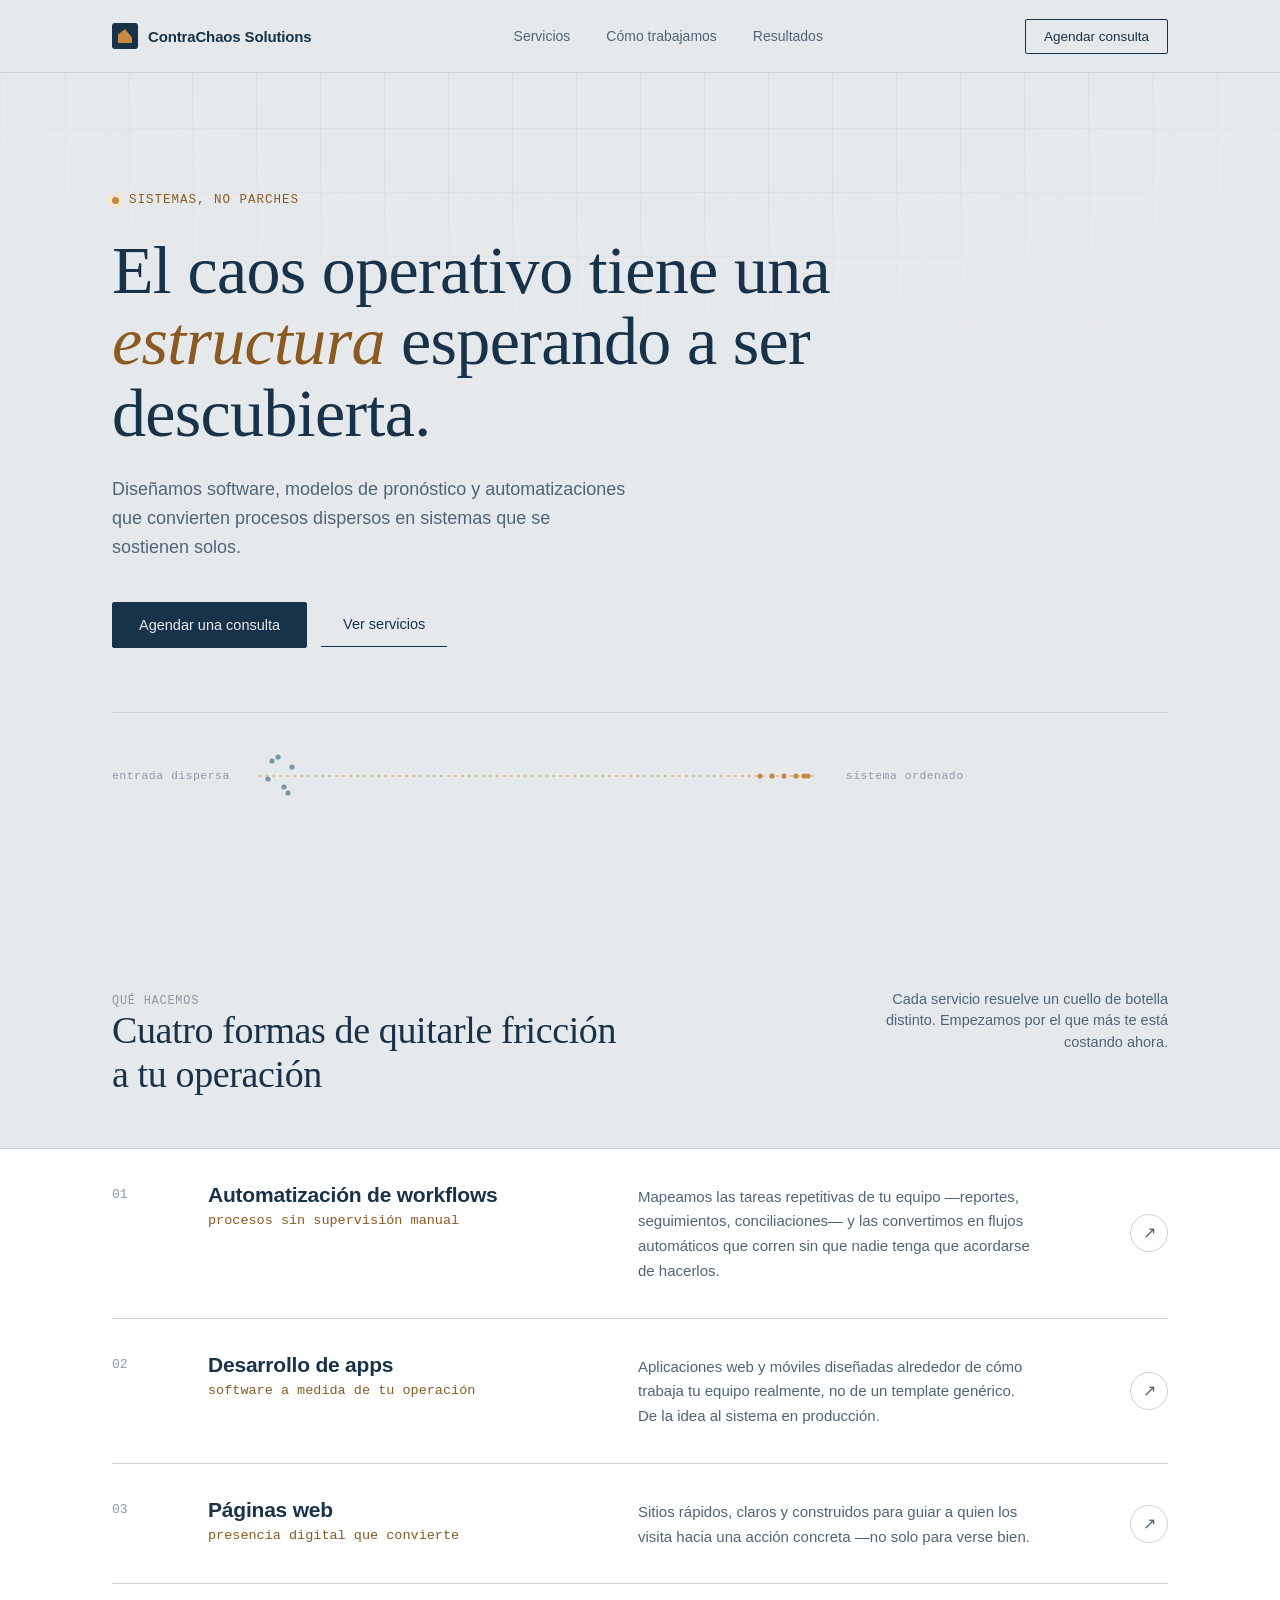
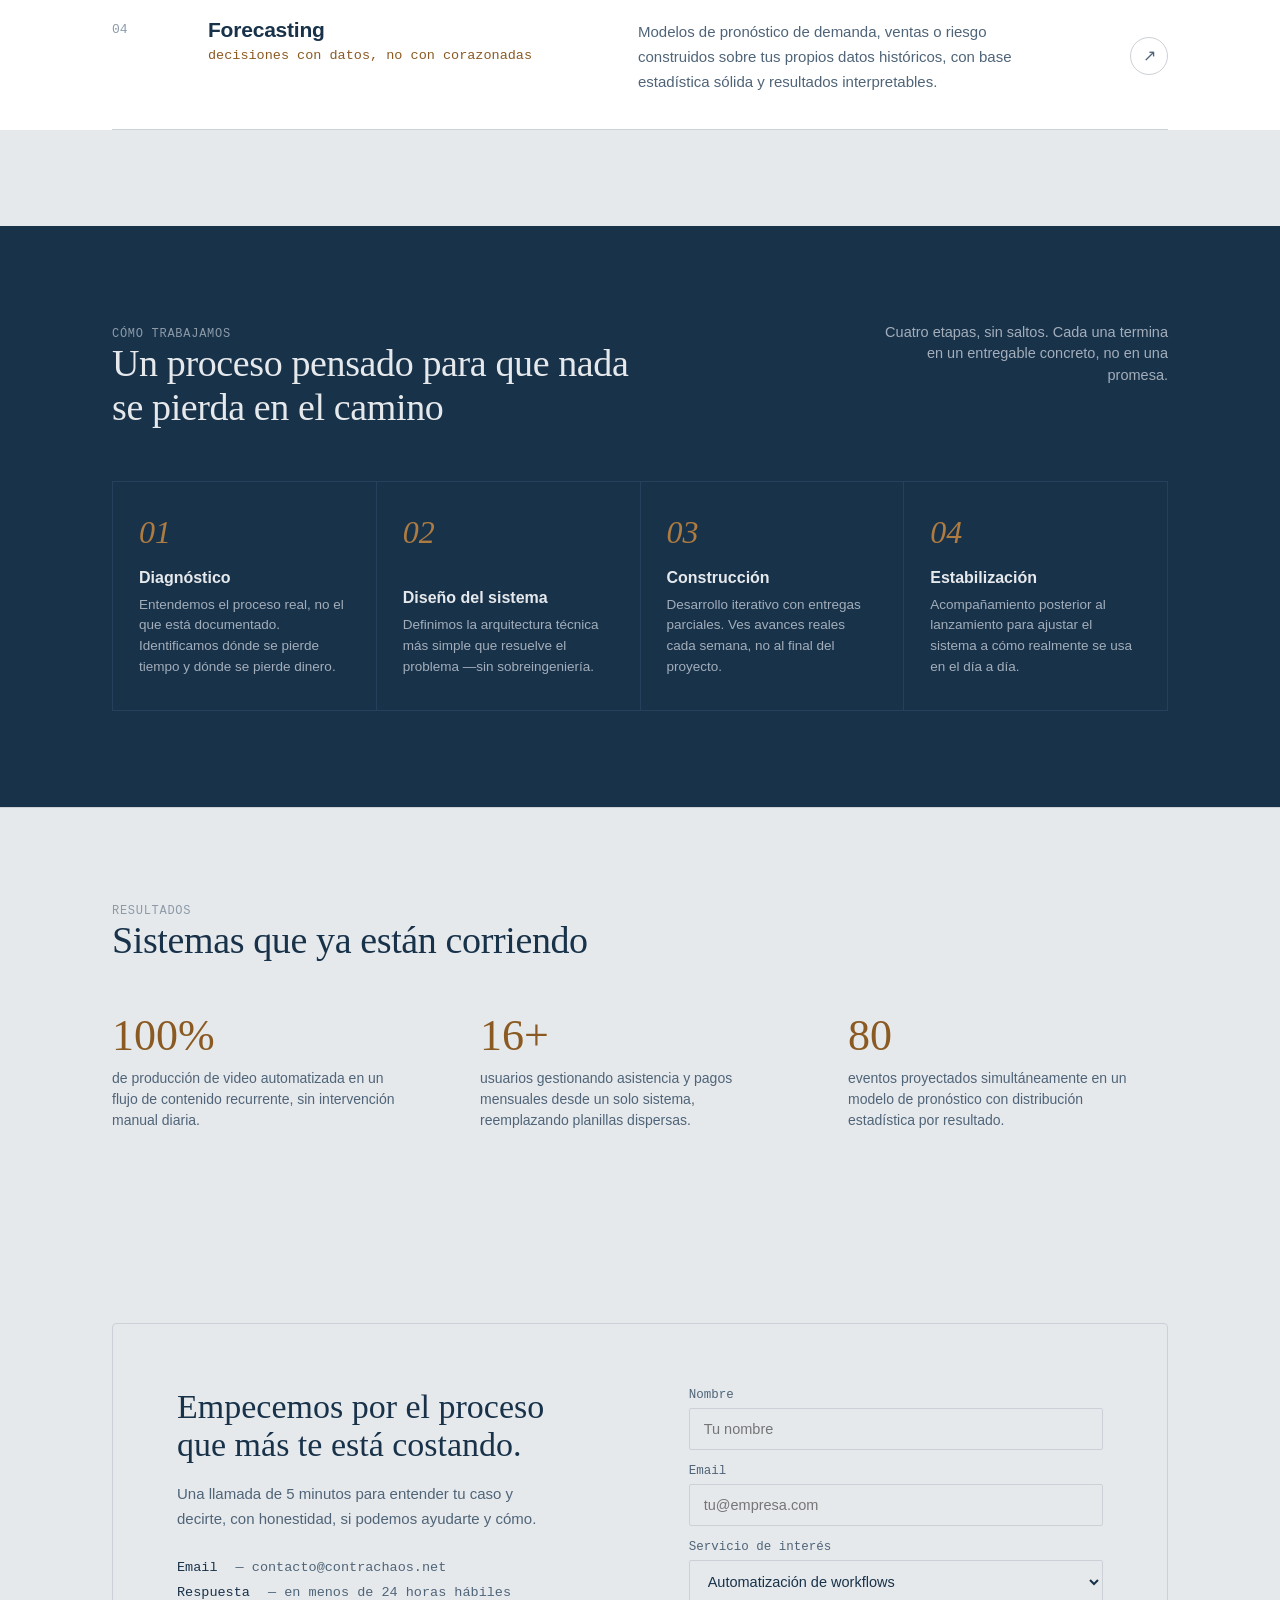
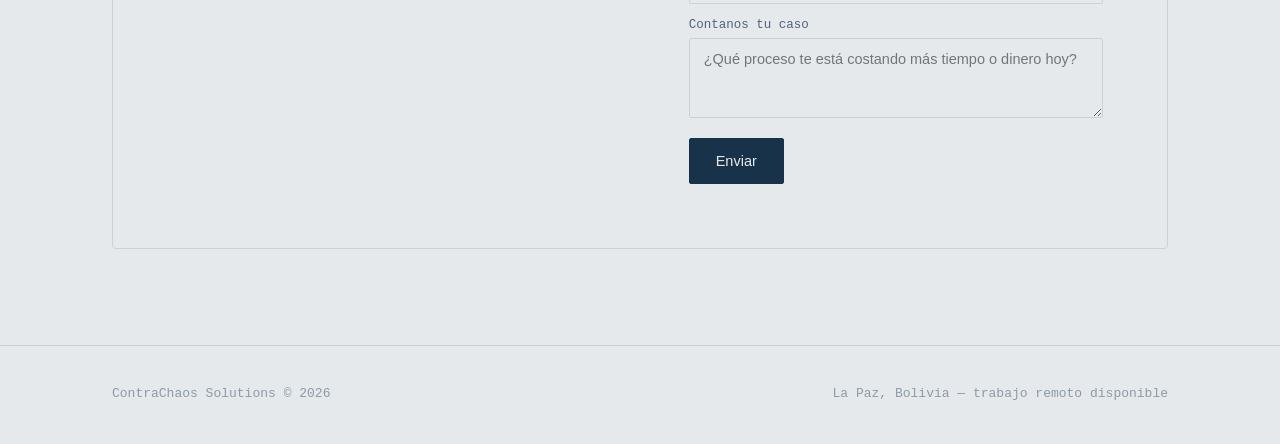
==== index.html @ ea5aabd0 "Add files via upload" ====
<!DOCTYPE html>
<html lang="es">
<head>
<meta charset="UTF-8">
<meta name="viewport" content="width=device-width, initial-scale=1.0">
<title>ContraChaos Solutions — Automatización, desarrollo y forecasting</title>
<style>
  :root{
    --ink:#18324A;
    --ink-soft:#4F6478;
    --ink-faint:#8C9AA8;
    --paper:#E6E9EC;
    --paper-raised:#FFFFFF;
    --line:#CBD1D7;
    --signal:#C9893F;
    --signal-soft:#F3E5D1;
    --signal-deep:#8A5A22;
    --warn:#4F7C8C;
    --mono:'IBM Plex Mono', 'SF Mono', Consolas, monospace;
    --serif:'Newsreader', Georgia, serif;
    --sans:'Inter', -apple-system, sans-serif;
  }
  *{margin:0;padding:0;box-sizing:border-box;}
  html{scroll-behavior:smooth;}
  body{
    background:var(--paper);
    color:var(--ink);
    font-family:var(--sans);
    -webkit-font-smoothing:antialiased;
    overflow-x:hidden;
  }
  ::selection{background:var(--signal-soft); color:var(--signal-deep);}

  a{color:inherit; text-decoration:none;}
  .wrap{max-width:1120px; margin:0 auto; padding:0 32px;}

  /* ---- noise/grid backdrop ---- */
  .grid-bg{
    position:fixed; inset:0; z-index:0; pointer-events:none;
    background-image:
      linear-gradient(var(--line) 1px, transparent 1px),
      linear-gradient(90deg, var(--line) 1px, transparent 1px);
    background-size:64px 64px;
    opacity:0.35;
    mask-image: radial-gradient(ellipse 80% 50% at 50% 0%, black 40%, transparent 90%);
  }

  /* ---- nav ---- */
  nav{
    position:sticky; top:0; z-index:50;
    background:rgba(230,233,236,0.86);
    backdrop-filter:blur(10px);
    border-bottom:1px solid var(--line);
  }
  nav .wrap{display:flex; align-items:center; justify-content:space-between; height:72px;}
  .brand{display:flex; align-items:center; gap:10px; font-weight:600; font-size:15px; letter-spacing:-0.01em;}
  .brand .mark{
    width:26px; height:26px; border-radius:3px;
    background:var(--ink);
    position:relative; flex-shrink:0;
  }
  .brand .mark::before{
    content:''; position:absolute; inset:6px;
    background:var(--signal);
    clip-path:polygon(0 100%, 0 40%, 50% 0, 100% 60%, 100% 100%);
  }
  .navlinks{display:flex; gap:36px; font-size:14px; color:var(--ink-soft);}
  .navlinks a:hover{color:var(--ink);}
  .nav-cta{
    font-size:13.5px; font-weight:500; padding:9px 18px;
    border:1px solid var(--ink); border-radius:2px;
    transition:background .15s, color .15s;
  }
  .nav-cta:hover{background:var(--ink); color:var(--paper);}
  @media (max-width:760px){ .navlinks{display:none;} }

  /* ---- hero ---- */
  header.hero{position:relative; z-index:1; padding:120px 0 90px;}
  .eyebrow{
    font-family:var(--mono); font-size:12.5px; letter-spacing:0.08em;
    color:var(--signal-deep); text-transform:uppercase;
    display:flex; align-items:center; gap:10px; margin-bottom:28px;
  }
  .eyebrow::before{
    content:''; width:7px; height:7px; background:var(--signal); border-radius:50%;
    box-shadow:0 0 0 4px var(--signal-soft);
  }
  h1.display{
    font-family:var(--serif);
    font-size:clamp(40px, 6vw, 68px);
    font-weight:500;
    line-height:1.05;
    letter-spacing:-0.01em;
    max-width:780px;
    margin-bottom:26px;
  }
  h1.display em{font-style:italic; color:var(--signal-deep);}
  .hero-sub{
    font-size:18px; color:var(--ink-soft); max-width:520px; line-height:1.6;
    margin-bottom:40px;
  }
  .hero-actions{display:flex; gap:14px; align-items:center; margin-bottom:64px;}
  .btn-primary{
    background:var(--ink); color:var(--paper); font-size:14.5px; font-weight:500;
    padding:14px 26px; border-radius:2px; border:1px solid var(--ink);
    cursor:pointer; transition:background .15s, transform .1s;
    font-family:var(--sans);
  }
  .btn-primary:hover{background:var(--signal-deep); border-color:var(--signal-deep);}
  .btn-primary:active{transform:scale(0.98);}
  .btn-ghost{
    font-size:14.5px; font-weight:500; padding:14px 22px; color:var(--ink);
    border-bottom:1px solid var(--ink); cursor:pointer; background:none; border-top:none; border-left:none; border-right:none;
    font-family:var(--sans);
  }
  .btn-ghost:hover{color:var(--signal-deep); border-color:var(--signal-deep);}

  /* ---- hero diagram: chaos -> order ---- */
  .flow-strip{
    border-top:1px solid var(--line);
    padding-top:36px;
    display:flex; align-items:center; gap:28px; flex-wrap:wrap;
  }
  .flow-label{font-family:var(--mono); font-size:11.5px; color:var(--ink-faint); letter-spacing:0.04em; white-space:nowrap;}
  svg.flowviz{flex:1; min-width:280px; max-width:560px; height:54px; display:block;}

  /* ---- section shell ---- */
  section{position:relative; z-index:1; padding:96px 0;}
  .section-head{display:flex; justify-content:space-between; align-items:baseline; margin-bottom:52px; gap:24px; flex-wrap:wrap;}
  .section-tag{font-family:var(--mono); font-size:12px; color:var(--ink-faint); letter-spacing:0.06em; text-transform:uppercase;}
  h2.section-title{font-family:var(--serif); font-size:clamp(28px,3.4vw,38px); font-weight:500; letter-spacing:-0.01em; max-width:520px;}
  .section-note{font-size:14.5px; color:var(--ink-soft); max-width:300px; text-align:right; line-height:1.5;}
  @media (max-width:700px){ .section-note{text-align:left;} }

  /* ---- services ---- */
  .services{border-top:1px solid var(--line); background:var(--paper-raised);}
  .service-list{display:flex; flex-direction:column;}
  .service-row{
    display:grid; grid-template-columns:64px 1fr 1fr 100px;
    gap:32px; align-items:start;
    padding:34px 0; border-bottom:1px solid var(--line);
    transition:background .2s;
  }
  .service-row:hover{background:var(--paper);}
  .service-num{font-family:var(--mono); font-size:13px; color:var(--ink-faint); padding-top:4px;}
  .service-name{font-size:21px; font-weight:600; letter-spacing:-0.01em;}
  .service-name .sub{display:block; font-size:13.5px; font-weight:400; color:var(--signal-deep); font-family:var(--mono); margin-top:6px; letter-spacing:0;}
  .service-desc{font-size:15px; color:var(--ink-soft); line-height:1.65; padding-top:2px;}
  .service-arrow{
    justify-self:end; align-self:center;
    width:38px; height:38px; border:1px solid var(--line); border-radius:50%;
    display:flex; align-items:center; justify-content:center;
    font-family:var(--mono); font-size:16px; color:var(--ink-soft);
    cursor:pointer; transition:all .15s; background:none;
  }
  .service-arrow:hover{border-color:var(--signal); color:var(--signal-deep); background:var(--signal-soft);}
  @media (max-width:760px){
    .service-row{grid-template-columns:40px 1fr; row-gap:10px;}
    .service-desc{grid-column:2; }
    .service-arrow{grid-column:2; justify-self:start; margin-top:8px;}
  }

  /* ---- process ---- */
  .process{background:var(--ink); color:var(--paper);}
  .process .section-tag{color:#8C9AA8;}
  .process h2.section-title{color:var(--paper);}
  .process .section-note{color:#A3AEBA;}
  .process-grid{display:grid; grid-template-columns:repeat(4,1fr); gap:1px; background:#24405A; border:1px solid #24405A;}
  .pstep{background:var(--ink); padding:32px 26px; min-height:200px; display:flex; flex-direction:column; justify-content:space-between;}
  .pstep .pnum{font-family:var(--serif); font-style:italic; font-size:32px; color:var(--signal); opacity:0.85;}
  .pstep .ptitle{font-size:16px; font-weight:600; margin:18px 0 8px;}
  .pstep .ptext{font-size:13.5px; color:#A3AEBA; line-height:1.55;}
  @media (max-width:900px){ .process-grid{grid-template-columns:repeat(2,1fr);} }
  @media (max-width:560px){ .process-grid{grid-template-columns:1fr;} }

  /* ---- proof / metrics ---- */
  .proof{border-top:1px solid var(--line);}
  .proof-grid{display:grid; grid-template-columns:repeat(3,1fr); gap:48px;}
  .proof-card{padding-right:24px;}
  .proof-stat{font-family:var(--serif); font-size:44px; font-weight:500; color:var(--signal-deep); line-height:1;}
  .proof-label{font-size:14px; color:var(--ink-soft); margin-top:10px; line-height:1.5;}
  @media (max-width:760px){ .proof-grid{grid-template-columns:1fr; gap:32px;} }

  /* ---- contact ---- */
  .contact{background:var(--paper-raised); border-top:1px solid var(--line);}
  .contact-box{
    border:1px solid var(--line); border-radius:4px; padding:64px;
    display:grid; grid-template-columns:1.1fr 1fr; gap:56px;
    background:
      linear-gradient(var(--paper) 1px, transparent 1px),
      linear-gradient(90deg, var(--paper) 1px, transparent 1px);
  }
  .contact-left h2{font-family:var(--serif); font-size:clamp(26px,3vw,34px); font-weight:500; margin-bottom:18px; max-width:380px;}
  .contact-left p{color:var(--ink-soft); font-size:15px; line-height:1.65; max-width:380px; margin-bottom:28px;}
  .contact-channel{display:flex; align-items:center; gap:10px; font-family:var(--mono); font-size:13.5px; color:var(--ink-soft); margin-bottom:10px;}
  .contact-channel b{color:var(--ink); font-weight:500;}
  form{display:flex; flex-direction:column; gap:14px;}
  .field{display:flex; flex-direction:column; gap:6px;}
  .field label{font-size:12.5px; color:var(--ink-soft); font-family:var(--mono);}
  .field input, .field select, .field textarea{
    border:1px solid var(--line); background:var(--paper); border-radius:2px;
    padding:12px 14px; font-size:14.5px; font-family:var(--sans); color:var(--ink);
    outline:none; transition:border-color .15s;
  }
  .field input:focus, .field select:focus, .field textarea:focus{border-color:var(--signal);}
  .field textarea{resize:vertical; min-height:80px;}
  .submit-row{display:flex; align-items:center; gap:16px; margin-top:6px;}
  .submit-note{font-size:12.5px; color:var(--ink-faint);}
  @media (max-width:820px){ .contact-box{grid-template-columns:1fr; padding:40px 28px;} }

  /* ---- footer ---- */
  footer{padding:40px 0; border-top:1px solid var(--line);}
  footer .wrap{display:flex; justify-content:space-between; align-items:center; font-size:13px; color:var(--ink-faint); flex-wrap:wrap; gap:12px;}
  footer .fmark{font-family:var(--mono);}

  /* ---- reveal on scroll ---- */
  .reveal{opacity:0; transform:translateY(14px); transition:opacity .6s ease, transform .6s ease;}
  .reveal.in{opacity:1; transform:none;}
  @media (prefers-reduced-motion: reduce){
    .reveal{opacity:1; transform:none; transition:none;}
    html{scroll-behavior:auto;}
  }
</style>
</head>
<body>

<div class="grid-bg"></div>

<nav>
  <div class="wrap">
    <div class="brand"><span class="mark"></span>ContraChaos Solutions</div>
    <div class="navlinks">
      <a href="#servicios">Servicios</a>
      <a href="#proceso">Cómo trabajamos</a>
      <a href="#resultados">Resultados</a>
    </div>
    <a href="#contacto" class="nav-cta">Agendar consulta</a>
  </div>
</nav>

<header class="hero">
  <div class="wrap">
    <div class="eyebrow">Sistemas, no parches</div>
    <h1 class="display">El caos operativo tiene una <em>estructura</em> esperando a ser descubierta.</h1>
    <p class="hero-sub">Diseñamos software, modelos de pronóstico y automatizaciones que convierten procesos dispersos en sistemas que se sostienen solos.</p>
    <div class="hero-actions">
      <button class="btn-primary" onclick="document.getElementById('contacto').scrollIntoView({behavior:'smooth'})">Agendar una consulta</button>
      <button class="btn-ghost" onclick="document.getElementById('servicios').scrollIntoView({behavior:'smooth'})">Ver servicios</button>
    </div>

    <div class="flow-strip">
      <span class="flow-label">entrada dispersa</span>
      <svg class="flowviz" viewBox="0 0 560 54" preserveAspectRatio="none">
        <g id="chaosDots"></g>
        <path id="flowPath" d="M 0 27 C 140 27, 160 27, 280 27 S 420 27, 560 27" fill="none" stroke="#C9893F" stroke-width="1.4" stroke-dasharray="3 4" opacity="0.5"/>
        <g id="orderDots"></g>
      </svg>
      <span class="flow-label">sistema ordenado</span>
    </div>
  </div>
</header>

<section id="servicios">
  <div class="wrap">
    <div class="section-head reveal">
      <div>
        <div class="section-tag">Qué hacemos</div>
        <h2 class="section-title">Cuatro formas de quitarle fricción a tu operación</h2>
      </div>
      <p class="section-note">Cada servicio resuelve un cuello de botella distinto. Empezamos por el que más te está costando ahora.</p>
    </div>
  </div>

  <div class="services">
    <div class="wrap">
      <div class="service-list">

        <div class="service-row reveal">
          <div class="service-num">01</div>
          <div class="service-name">Automatización de workflows<span class="sub">procesos sin supervisión manual</span></div>
          <div class="service-desc">Mapeamos las tareas repetitivas de tu equipo —reportes, seguimientos, conciliaciones— y las convertimos en flujos automáticos que corren sin que nadie tenga que acordarse de hacerlos.</div>
          <button class="service-arrow" onclick="sendPrompt('Quiero más detalles sobre el servicio de automatización de workflows de ContraChaos')">↗</button>
        </div>

        <div class="service-row reveal">
          <div class="service-num">02</div>
          <div class="service-name">Desarrollo de apps<span class="sub">software a medida de tu operación</span></div>
          <div class="service-desc">Aplicaciones web y móviles diseñadas alrededor de cómo trabaja tu equipo realmente, no de un template genérico. De la idea al sistema en producción.</div>
          <button class="service-arrow" onclick="sendPrompt('Quiero más detalles sobre el servicio de desarrollo de apps de ContraChaos')">↗</button>
        </div>

        <div class="service-row reveal">
          <div class="service-num">03</div>
          <div class="service-name">Páginas web<span class="sub">presencia digital que convierte</span></div>
          <div class="service-desc">Sitios rápidos, claros y construidos para guiar a quien los visita hacia una acción concreta —no solo para verse bien.</div>
          <button class="service-arrow" onclick="sendPrompt('Quiero más detalles sobre el servicio de páginas web de ContraChaos')">↗</button>
        </div>

        <div class="service-row reveal">
          <div class="service-num">04</div>
          <div class="service-name">Forecasting<span class="sub">decisiones con datos, no con corazonadas</span></div>
          <div class="service-desc">Modelos de pronóstico de demanda, ventas o riesgo construidos sobre tus propios datos históricos, con base estadística sólida y resultados interpretables.</div>
          <button class="service-arrow" onclick="sendPrompt('Quiero más detalles sobre el servicio de forecasting de ContraChaos')">↗</button>
        </div>

      </div>
    </div>
  </div>
</section>

<section id="proceso" class="process">
  <div class="wrap">
    <div class="section-head reveal">
      <div>
        <div class="section-tag">Cómo trabajamos</div>
        <h2 class="section-title">Un proceso pensado para que nada se pierda en el camino</h2>
      </div>
      <p class="section-note">Cuatro etapas, sin saltos. Cada una termina en un entregable concreto, no en una promesa.</p>
    </div>

    <div class="process-grid reveal">
      <div class="pstep">
        <div class="pnum">01</div>
        <div><div class="ptitle">Diagnóstico</div><div class="ptext">Entendemos el proceso real, no el que está documentado. Identificamos dónde se pierde tiempo y dónde se pierde dinero.</div></div>
      </div>
      <div class="pstep">
        <div class="pnum">02</div>
        <div><div class="ptitle">Diseño del sistema</div><div class="ptext">Definimos la arquitectura técnica más simple que resuelve el problema —sin sobreingeniería.</div></div>
      </div>
      <div class="pstep">
        <div class="pnum">03</div>
        <div><div class="ptitle">Construcción</div><div class="ptext">Desarrollo iterativo con entregas parciales. Ves avances reales cada semana, no al final del proyecto.</div></div>
      </div>
      <div class="pstep">
        <div class="pnum">04</div>
        <div><div class="ptitle">Estabilización</div><div class="ptext">Acompañamiento posterior al lanzamiento para ajustar el sistema a cómo realmente se usa en el día a día.</div></div>
      </div>
    </div>
  </div>
</section>

<section id="resultados" class="proof">
  <div class="wrap">
    <div class="section-head reveal">
      <div>
        <div class="section-tag">Resultados</div>
        <h2 class="section-title">Sistemas que ya están corriendo</h2>
      </div>
    </div>

    <div class="proof-grid reveal">
      <div class="proof-card">
        <div class="proof-stat">100%</div>
        <div class="proof-label">de producción de video automatizada en un flujo de contenido recurrente, sin intervención manual diaria.</div>
      </div>
      <div class="proof-card">
        <div class="proof-stat">16+</div>
        <div class="proof-label">usuarios gestionando asistencia y pagos mensuales desde un solo sistema, reemplazando planillas dispersas.</div>
      </div>
      <div class="proof-card">
        <div class="proof-stat">80</div>
        <div class="proof-label">eventos proyectados simultáneamente en un modelo de pronóstico con distribución estadística por resultado.</div>
      </div>
    </div>
  </div>
</section>

<section id="contacto">
  <div class="wrap">
    <div class="contact-box reveal">
      <div class="contact-left">
        <h2>Empecemos por el proceso que más te está costando.</h2>
        <p>Una llamada de 5 minutos para entender tu caso y decirte, con honestidad, si podemos ayudarte y cómo.</p>
        <div class="contact-channel"><b>Email</b>&nbsp;— contacto@contrachaos.net</div>
        <div class="contact-channel"><b>Respuesta</b>&nbsp;— en menos de 24 horas hábiles</div>
      </div>
      <form onsubmit="event.preventDefault(); document.getElementById('formMsg').style.display='block';">
        <div class="field">
          <label>Nombre</label>
          <input type="text" placeholder="Tu nombre" required>
        </div>
        <div class="field">
          <label>Email</label>
          <input type="email" placeholder="tu@empresa.com" required>
        </div>
        <div class="field">
          <label>Servicio de interés</label>
          <select>
            <option>Automatización de workflows</option>
            <option>Desarrollo de apps</option>
            <option>Páginas web</option>
            <option>Forecasting</option>
            <option>No estoy seguro todavía</option>
          </select>
        </div>
        <div class="field">
          <label>Contanos tu caso</label>
          <textarea placeholder="¿Qué proceso te está costando más tiempo o dinero hoy?"></textarea>
        </div>
        <div class="submit-row">
          <button class="btn-primary" type="submit">Enviar</button>
          <span class="submit-note" id="formMsg" style="display:none;">Mensaje listo — conectá este formulario a tu email cuando publiques el sitio.</span>
        </div>
      </form>
    </div>
  </div>
</section>

<footer>
  <div class="wrap">
    <span class="fmark">ContraChaos Solutions © 2026</span>
    <span class="fmark">La Paz, Bolivia — trabajo remoto disponible</span>
  </div>
</footer>

<script>
  // chaos -> order dot visualization on the flow strip
  (function(){
    const chaos = document.getElementById('chaosDots');
    const order = document.getElementById('orderDots');
    const chaosPositions = [[14,12],[26,38],[10,30],[34,18],[20,8],[30,44]];
    const orderPositions = [[526,27],[538,27],[514,27],[550,27],[502,27],[546,27]];
    chaosPositions.forEach(([x,y])=>{
      const c = document.createElementNS('http://www.w3.org/2000/svg','circle');
      c.setAttribute('cx',x); c.setAttribute('cy',y); c.setAttribute('r',2.6);
      c.setAttribute('fill','#4F7C8C'); c.setAttribute('opacity','0.75');
      chaos.appendChild(c);
    });
    orderPositions.forEach(([x,y])=>{
      const c = document.createElementNS('http://www.w3.org/2000/svg','circle');
      c.setAttribute('cx',x); c.setAttribute('cy',y); c.setAttribute('r',2.6);
      c.setAttribute('fill','#C9893F');
      order.appendChild(c);
    });
  })();

  // scroll reveal
  const reveals = document.querySelectorAll('.reveal');
  const io = new IntersectionObserver((entries)=>{
    entries.forEach(e=>{ if(e.isIntersecting){ e.target.classList.add('in'); io.unobserve(e.target); } });
  }, {threshold:0.15});
  reveals.forEach(el=>io.observe(el));
</script>

</body>
</html>
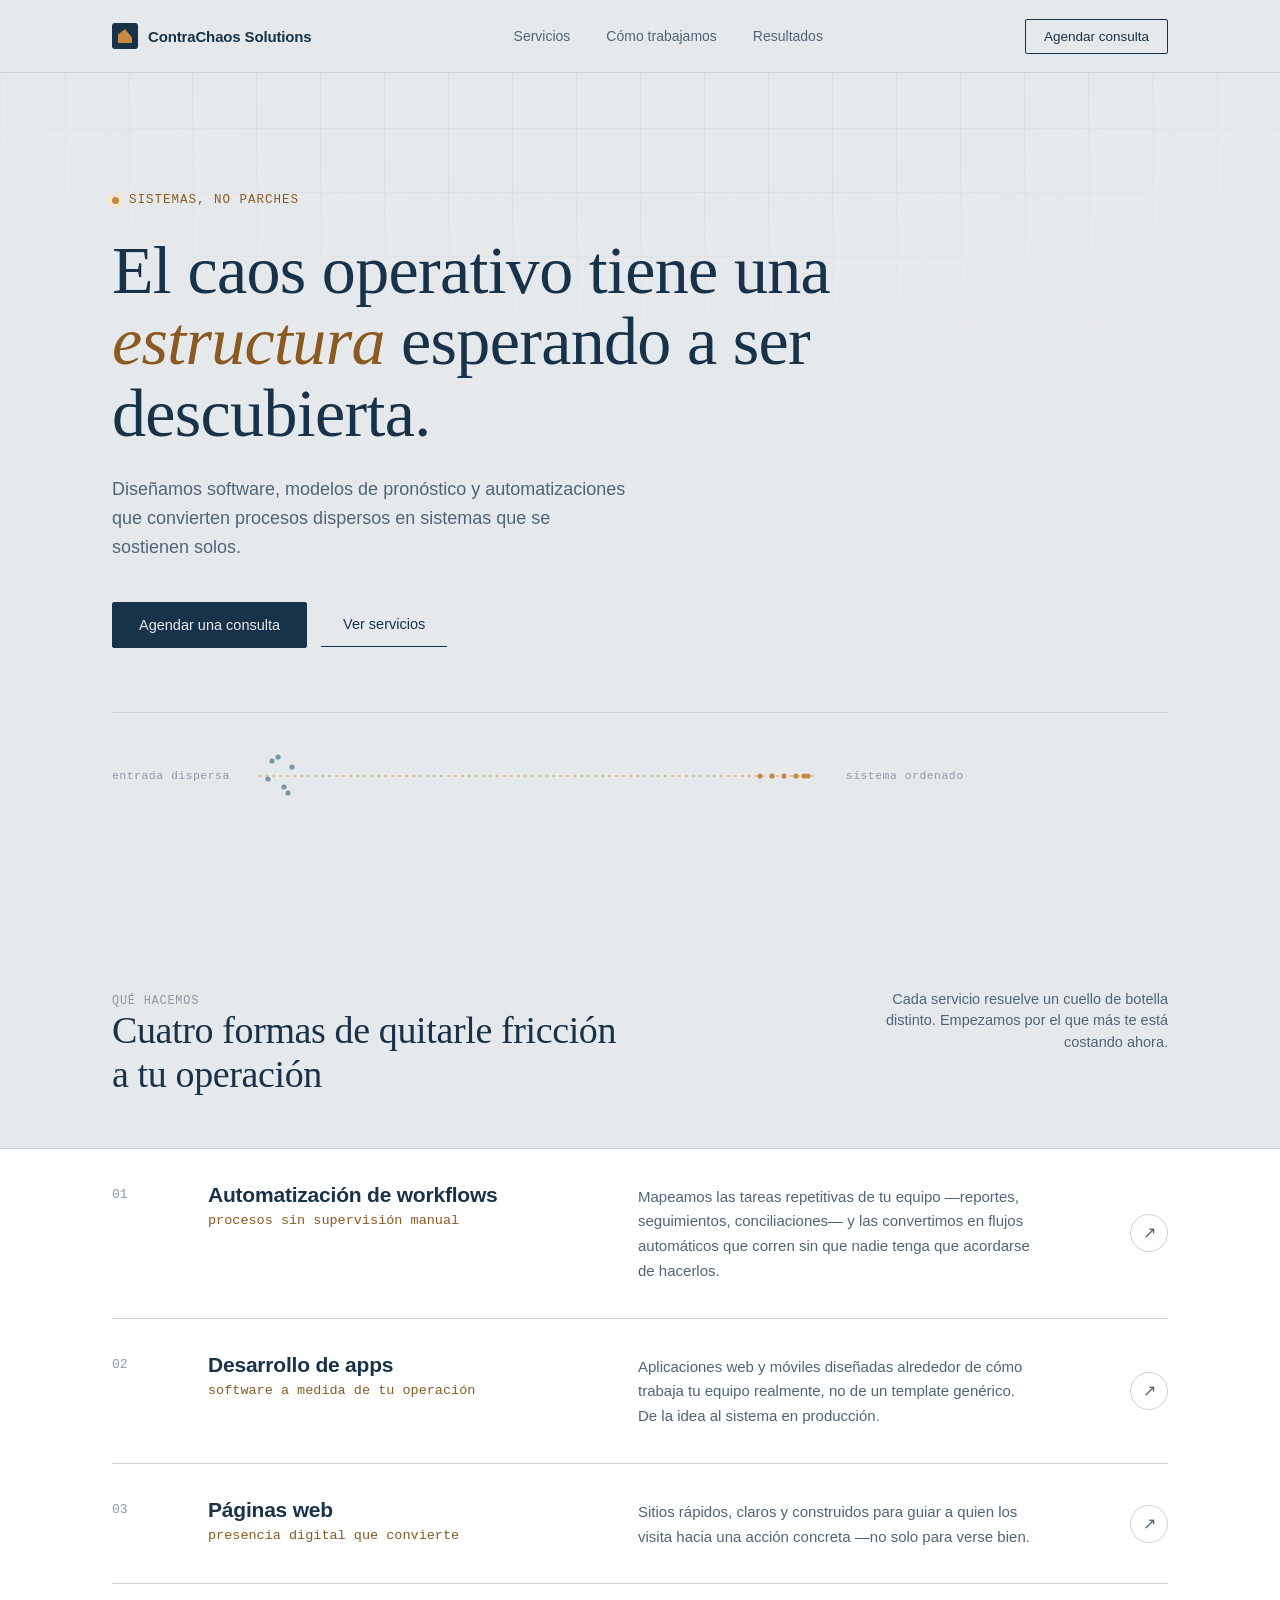
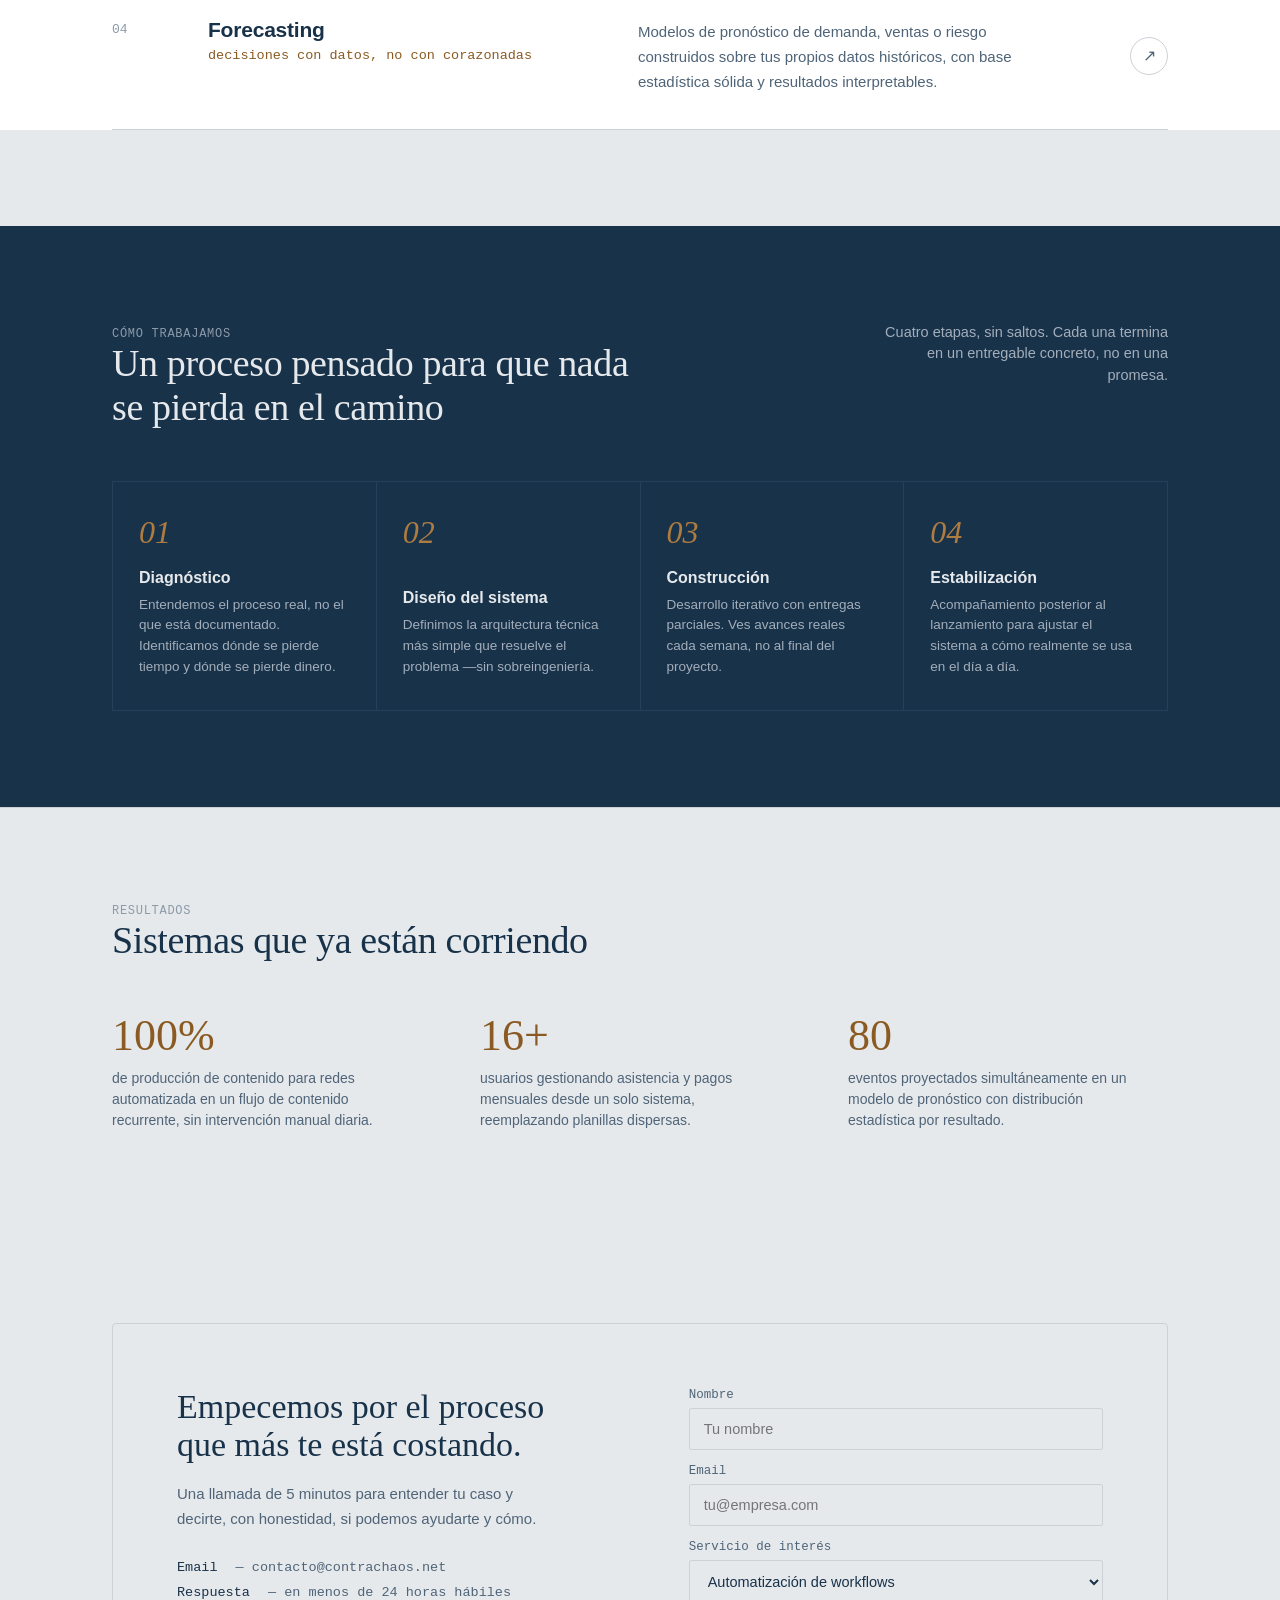
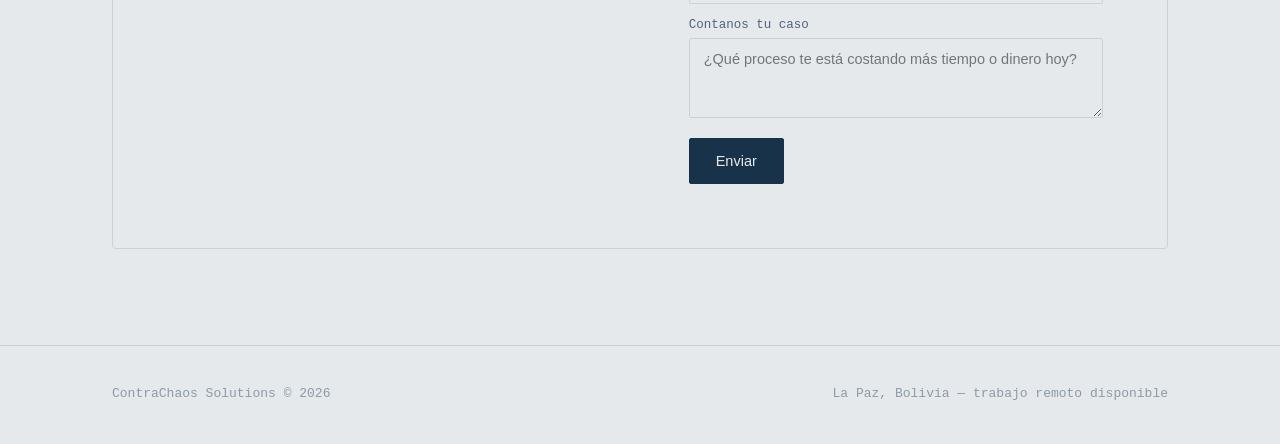
==== commit bbe9f0d8: "Add files via upload" ====
--- a/index.html
+++ b/index.html
@@ -351,7 +351,7 @@
     <div class="proof-grid reveal">
       <div class="proof-card">
         <div class="proof-stat">100%</div>
-        <div class="proof-label">de producción de video automatizada en un flujo de contenido recurrente, sin intervención manual diaria.</div>
+        <div class="proof-label">de producción de contenido para redes automatizada en un flujo de contenido recurrente, sin intervención manual diaria.</div>
       </div>
       <div class="proof-card">
         <div class="proof-stat">16+</div>
@@ -374,18 +374,21 @@
         <div class="contact-channel"><b>Email</b>&nbsp;— contacto@contrachaos.net</div>
         <div class="contact-channel"><b>Respuesta</b>&nbsp;— en menos de 24 horas hábiles</div>
       </div>
-      <form onsubmit="event.preventDefault(); document.getElementById('formMsg').style.display='block';">
+      <form id="contactForm">
+        <input type="hidden" name="access_key" value="73c7b378-d5a3-476c-9cb5-faffe801a14d">
+        <input type="hidden" name="subject" value="Nuevo contacto desde contrachaos.net">
+        <input type="hidden" name="from_name" value="ContraChaos Solutions — Formulario web">
         <div class="field">
           <label>Nombre</label>
-          <input type="text" placeholder="Tu nombre" required>
+          <input type="text" name="name" placeholder="Tu nombre" required>
         </div>
         <div class="field">
           <label>Email</label>
-          <input type="email" placeholder="tu@empresa.com" required>
+          <input type="email" name="email" placeholder="tu@empresa.com" required>
         </div>
         <div class="field">
           <label>Servicio de interés</label>
-          <select>
+          <select name="servicio">
             <option>Automatización de workflows</option>
             <option>Desarrollo de apps</option>
             <option>Páginas web</option>
@@ -395,11 +398,12 @@
         </div>
         <div class="field">
           <label>Contanos tu caso</label>
-          <textarea placeholder="¿Qué proceso te está costando más tiempo o dinero hoy?"></textarea>
+          <textarea name="message" placeholder="¿Qué proceso te está costando más tiempo o dinero hoy?"></textarea>
         </div>
         <div class="submit-row">
-          <button class="btn-primary" type="submit">Enviar</button>
-          <span class="submit-note" id="formMsg" style="display:none;">Mensaje listo — conectá este formulario a tu email cuando publiques el sitio.</span>
+          <button class="btn-primary" type="submit" id="submitBtn">Enviar</button>
+          <span class="submit-note" id="formMsg" style="display:none;">Mensaje enviado — te responderemos pronto.</span>
+          <span class="submit-note" id="formErr" style="display:none; color:var(--warn);">Hubo un problema al enviar. Probá de nuevo o escribinos directo por email.</span>
         </div>
       </form>
     </div>
@@ -440,6 +444,41 @@
     entries.forEach(e=>{ if(e.isIntersecting){ e.target.classList.add('in'); io.unobserve(e.target); } });
   }, {threshold:0.15});
   reveals.forEach(el=>io.observe(el));
+
+  // contact form -> Web3Forms
+  const contactForm = document.getElementById('contactForm');
+  if(contactForm){
+    contactForm.addEventListener('submit', async function(e){
+      e.preventDefault();
+      const btn = document.getElementById('submitBtn');
+      const msg = document.getElementById('formMsg');
+      const err = document.getElementById('formErr');
+      msg.style.display = 'none';
+      err.style.display = 'none';
+      btn.disabled = true;
+      btn.textContent = 'Enviando...';
+      try{
+        const formData = new FormData(contactForm);
+        const res = await fetch('https://api.web3forms.com/submit', {
+          method: 'POST',
+          headers: { 'Accept': 'application/json' },
+          body: formData
+        });
+        const result = await res.json();
+        if(result.success){
+          msg.style.display = 'inline';
+          contactForm.reset();
+        } else {
+          err.style.display = 'inline';
+        }
+      } catch(error){
+        err.style.display = 'inline';
+      } finally {
+        btn.disabled = false;
+        btn.textContent = 'Enviar';
+      }
+    });
+  }
 </script>
 
 </body>
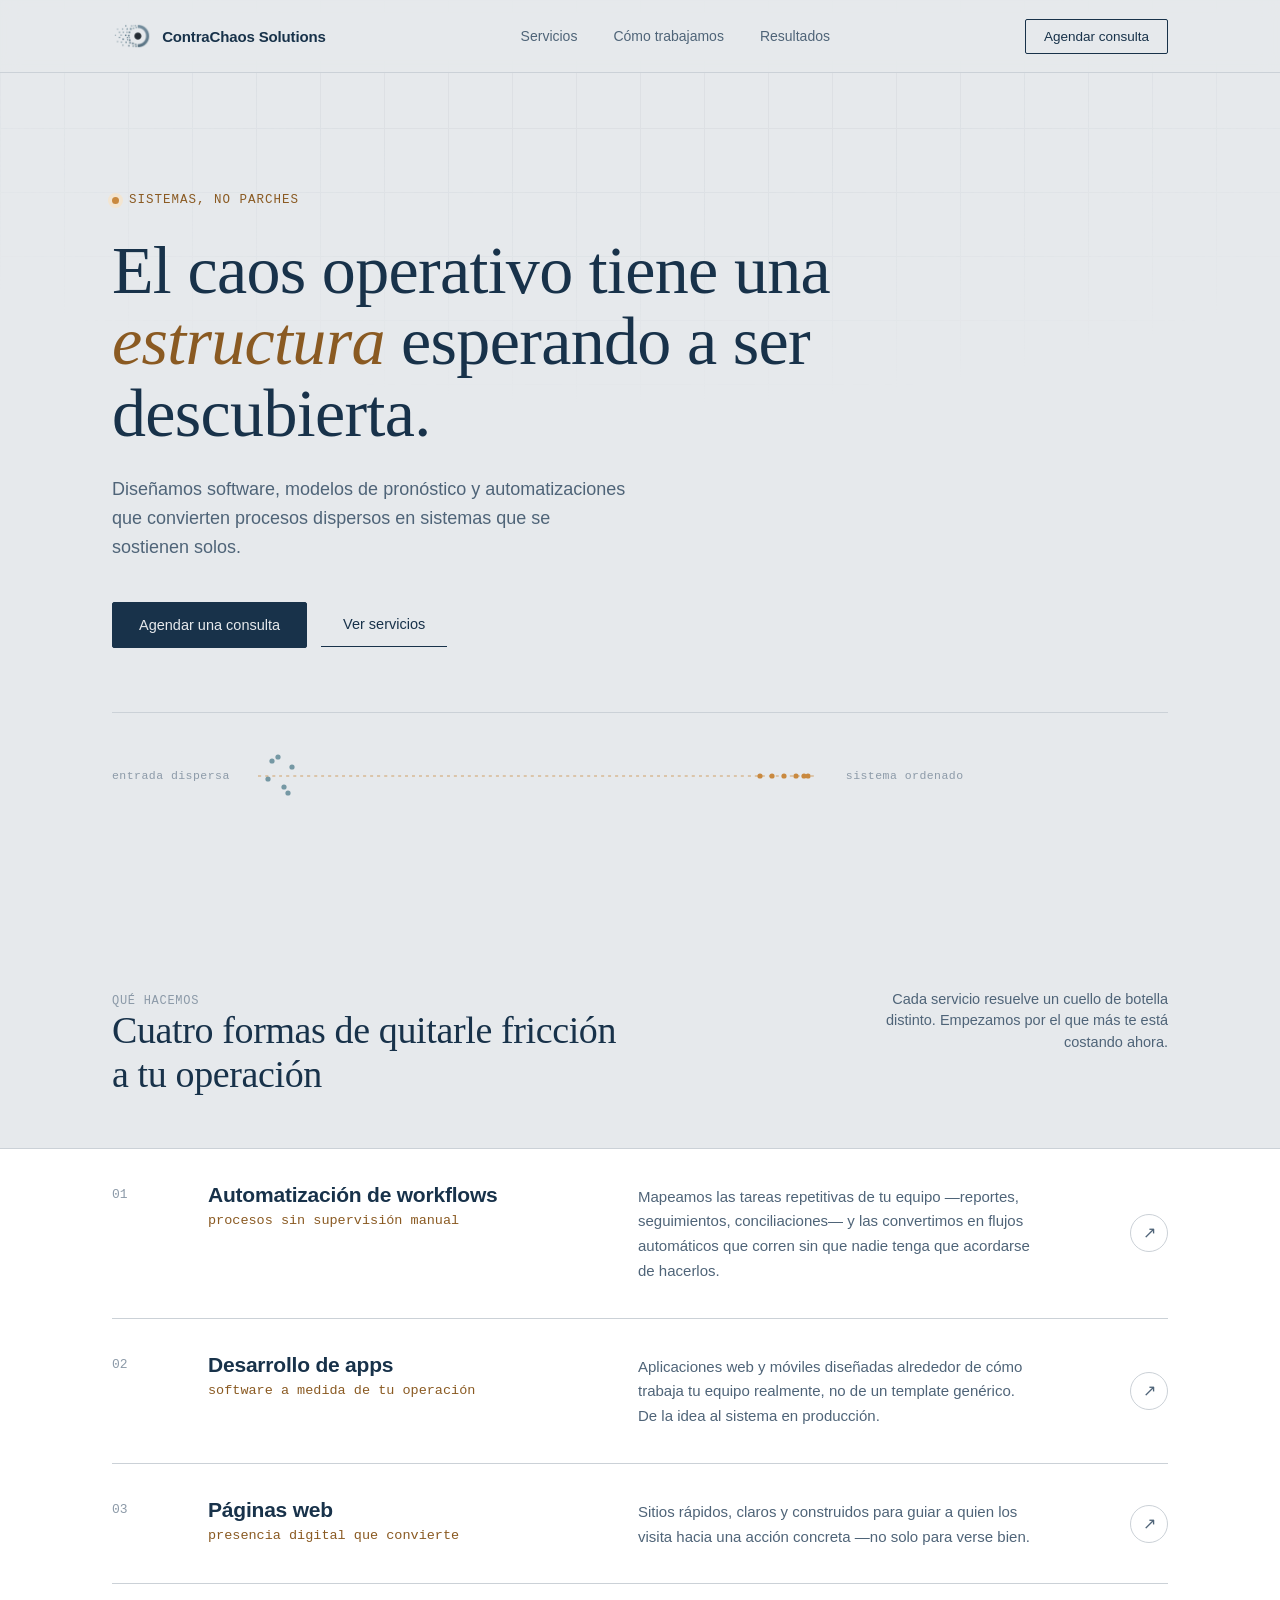
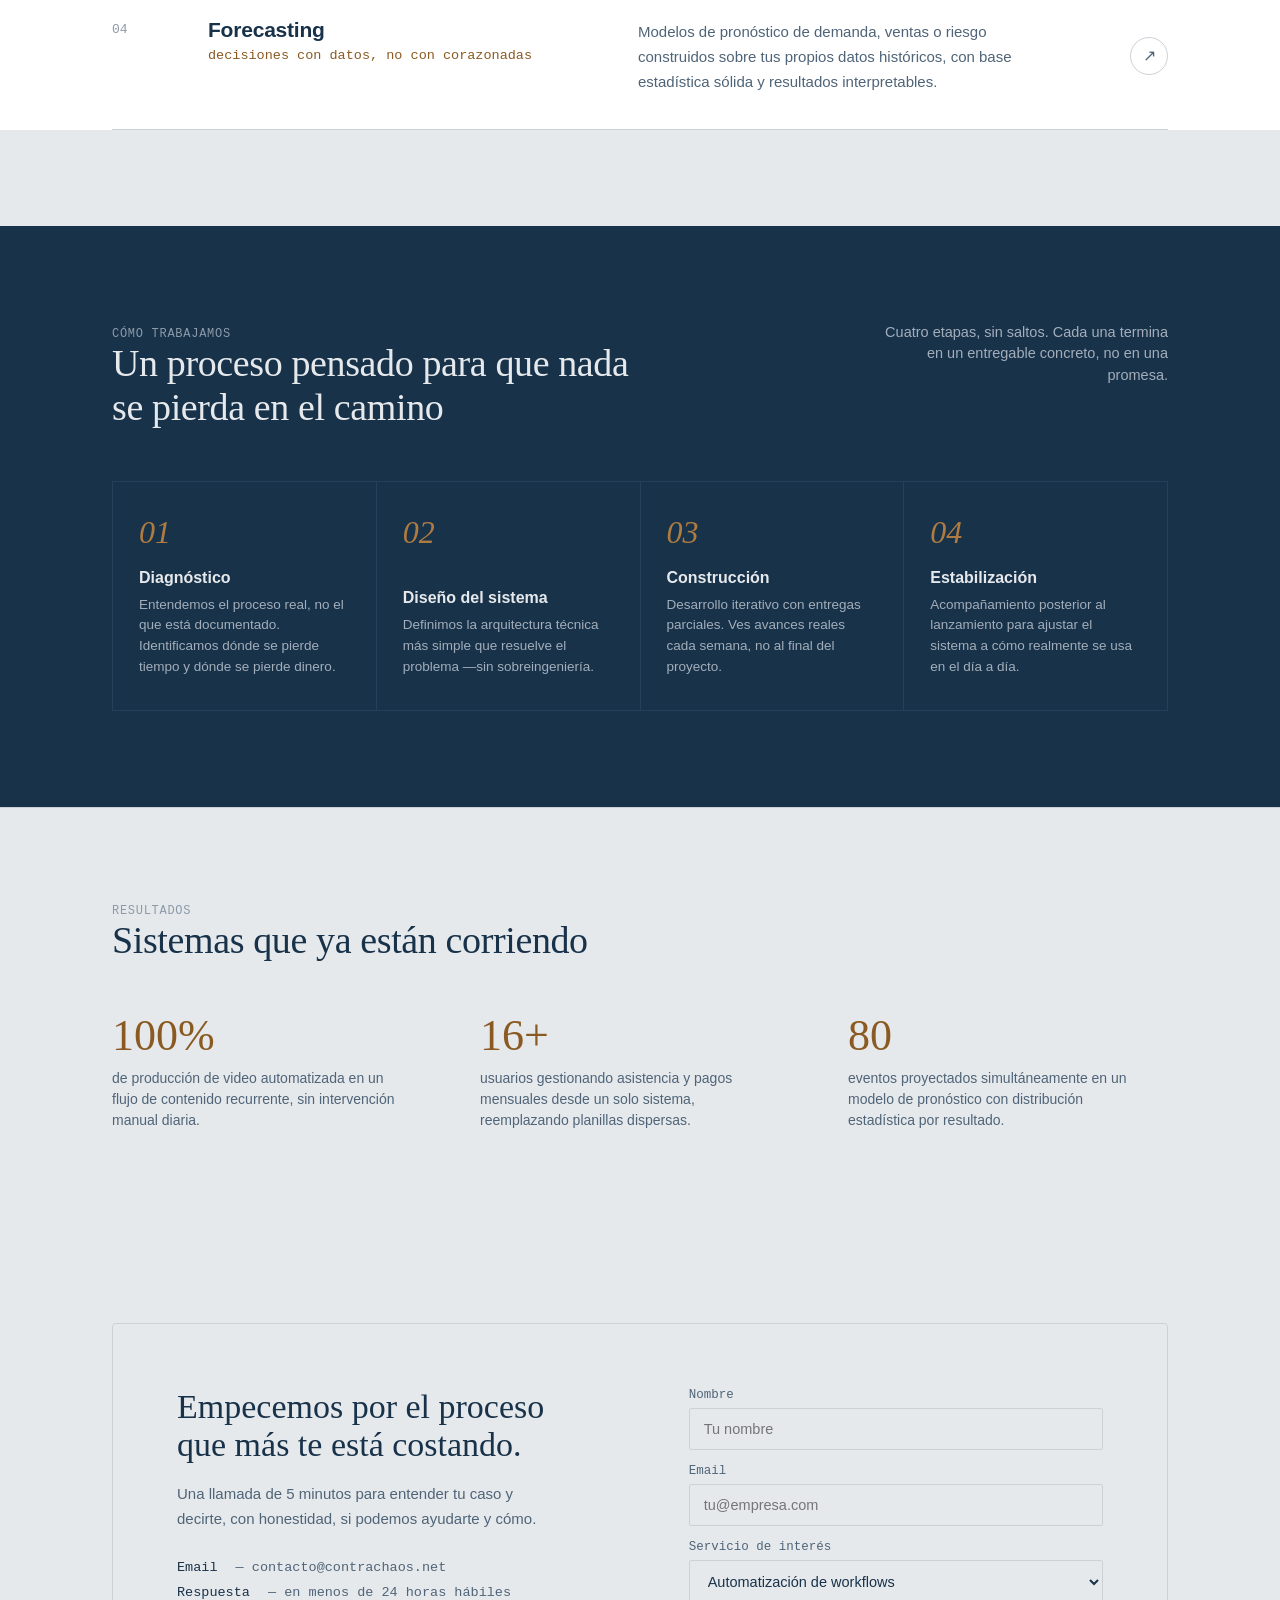
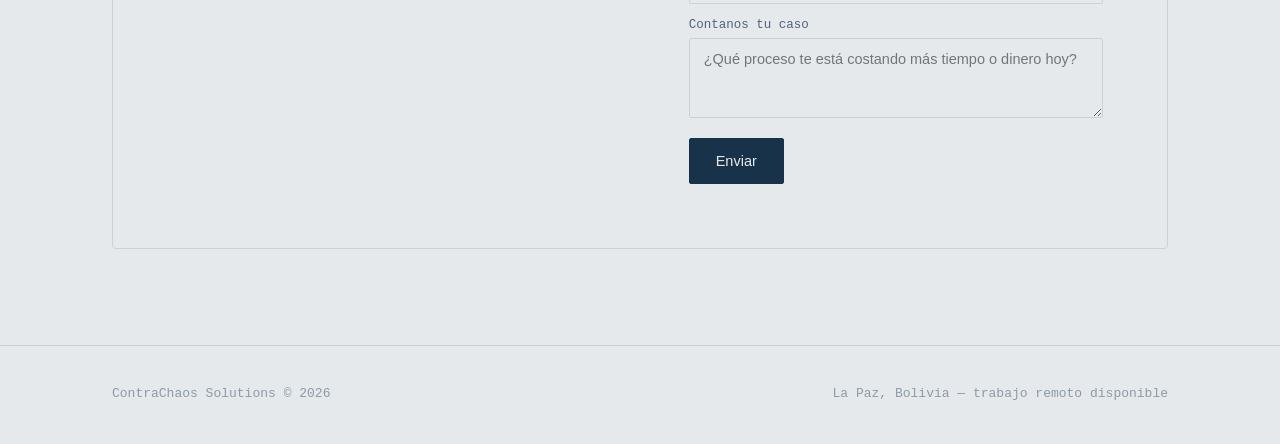
==== commit e3938f46: "Add files via upload" ====
--- a/index.html
+++ b/index.html
@@ -54,16 +54,7 @@
   }
   nav .wrap{display:flex; align-items:center; justify-content:space-between; height:72px;}
   .brand{display:flex; align-items:center; gap:10px; font-weight:600; font-size:15px; letter-spacing:-0.01em;}
-  .brand .mark{
-    width:26px; height:26px; border-radius:3px;
-    background:var(--ink);
-    position:relative; flex-shrink:0;
-  }
-  .brand .mark::before{
-    content:''; position:absolute; inset:6px;
-    background:var(--signal);
-    clip-path:polygon(0 100%, 0 40%, 50% 0, 100% 60%, 100% 100%);
-  }
+  .brand .mark{height:28px; width:auto; display:block; flex-shrink:0;}
   .navlinks{display:flex; gap:36px; font-size:14px; color:var(--ink-soft);}
   .navlinks a:hover{color:var(--ink);}
   .nav-cta{
@@ -228,7 +219,7 @@
 
 <nav>
   <div class="wrap">
-    <div class="brand"><span class="mark"></span>ContraChaos Solutions</div>
+    <div class="brand"><img class="mark" src="[data-uri]" alt="ContraChaos">ContraChaos Solutions</div>
     <div class="navlinks">
       <a href="#servicios">Servicios</a>
       <a href="#proceso">Cómo trabajamos</a>
@@ -351,7 +342,7 @@
     <div class="proof-grid reveal">
       <div class="proof-card">
         <div class="proof-stat">100%</div>
-        <div class="proof-label">de producción de contenido para redes automatizada en un flujo de contenido recurrente, sin intervención manual diaria.</div>
+        <div class="proof-label">de producción de video automatizada en un flujo de contenido recurrente, sin intervención manual diaria.</div>
       </div>
       <div class="proof-card">
         <div class="proof-stat">16+</div>
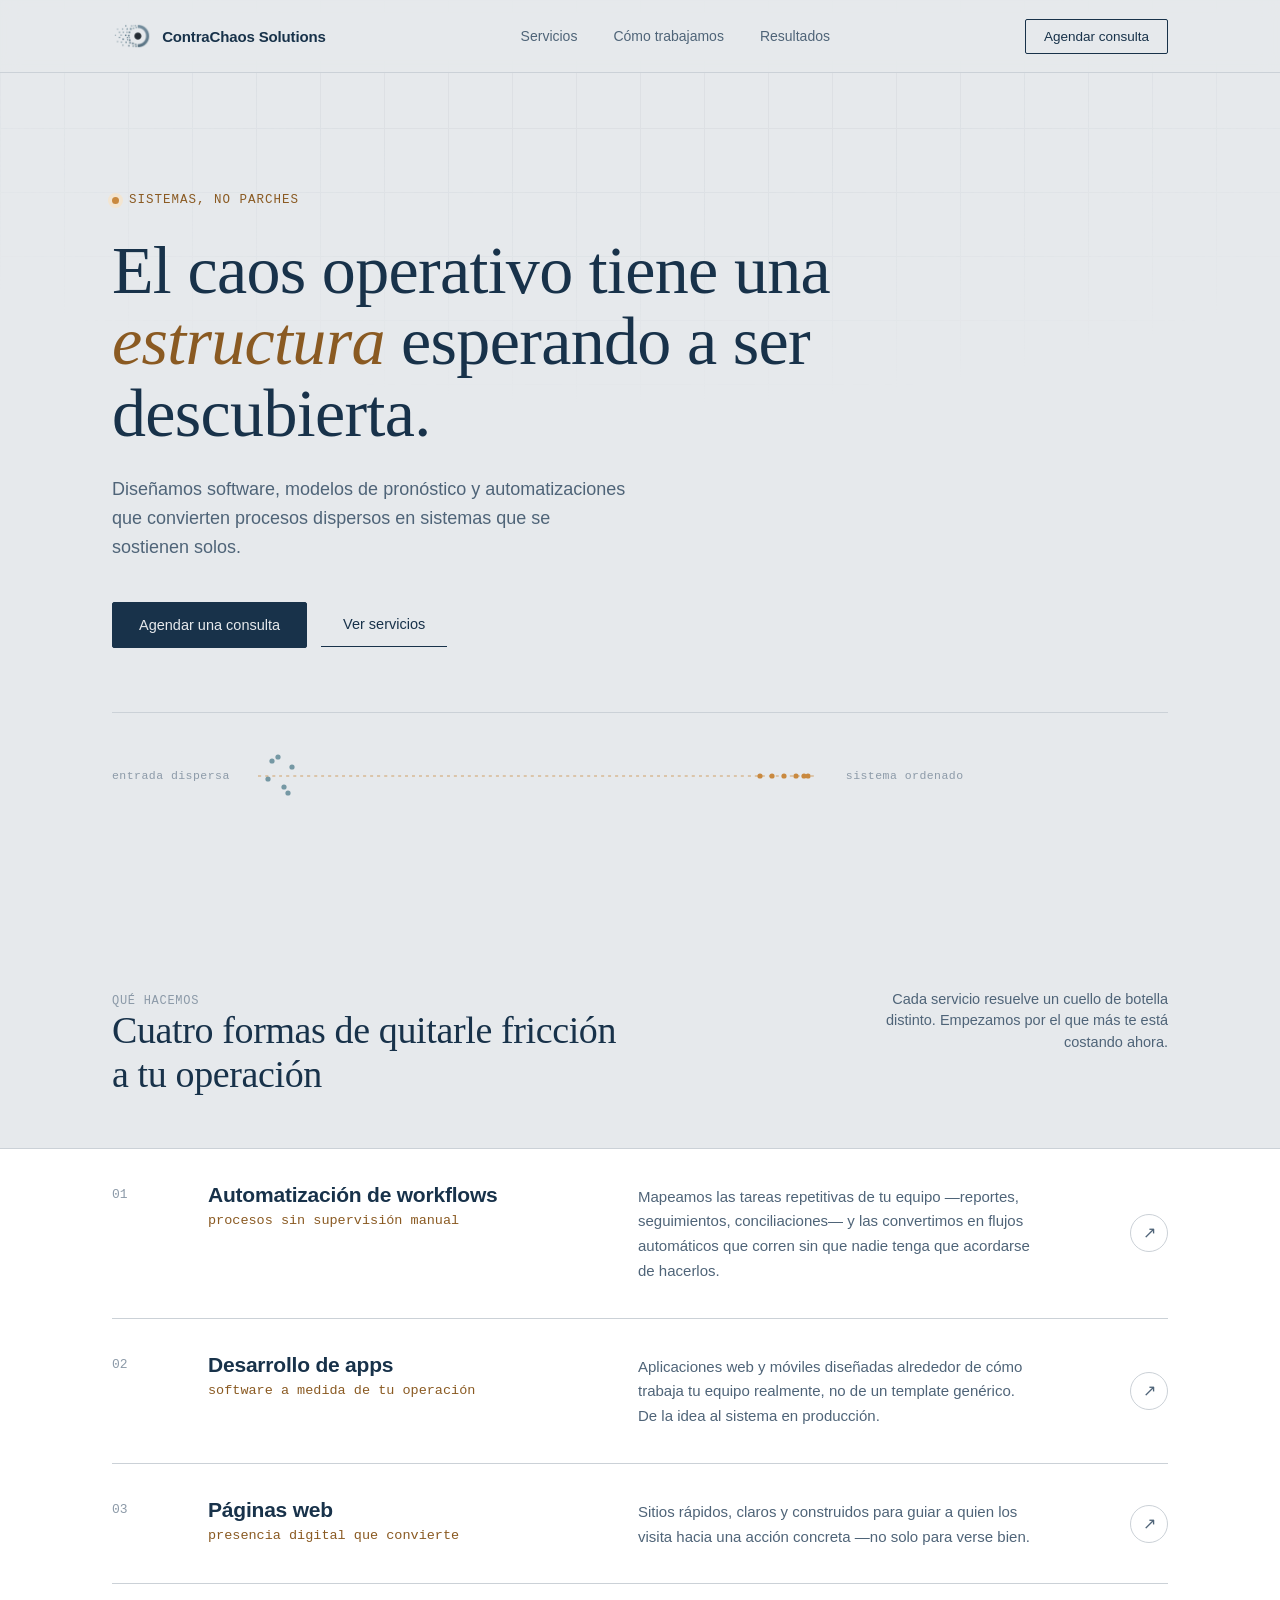
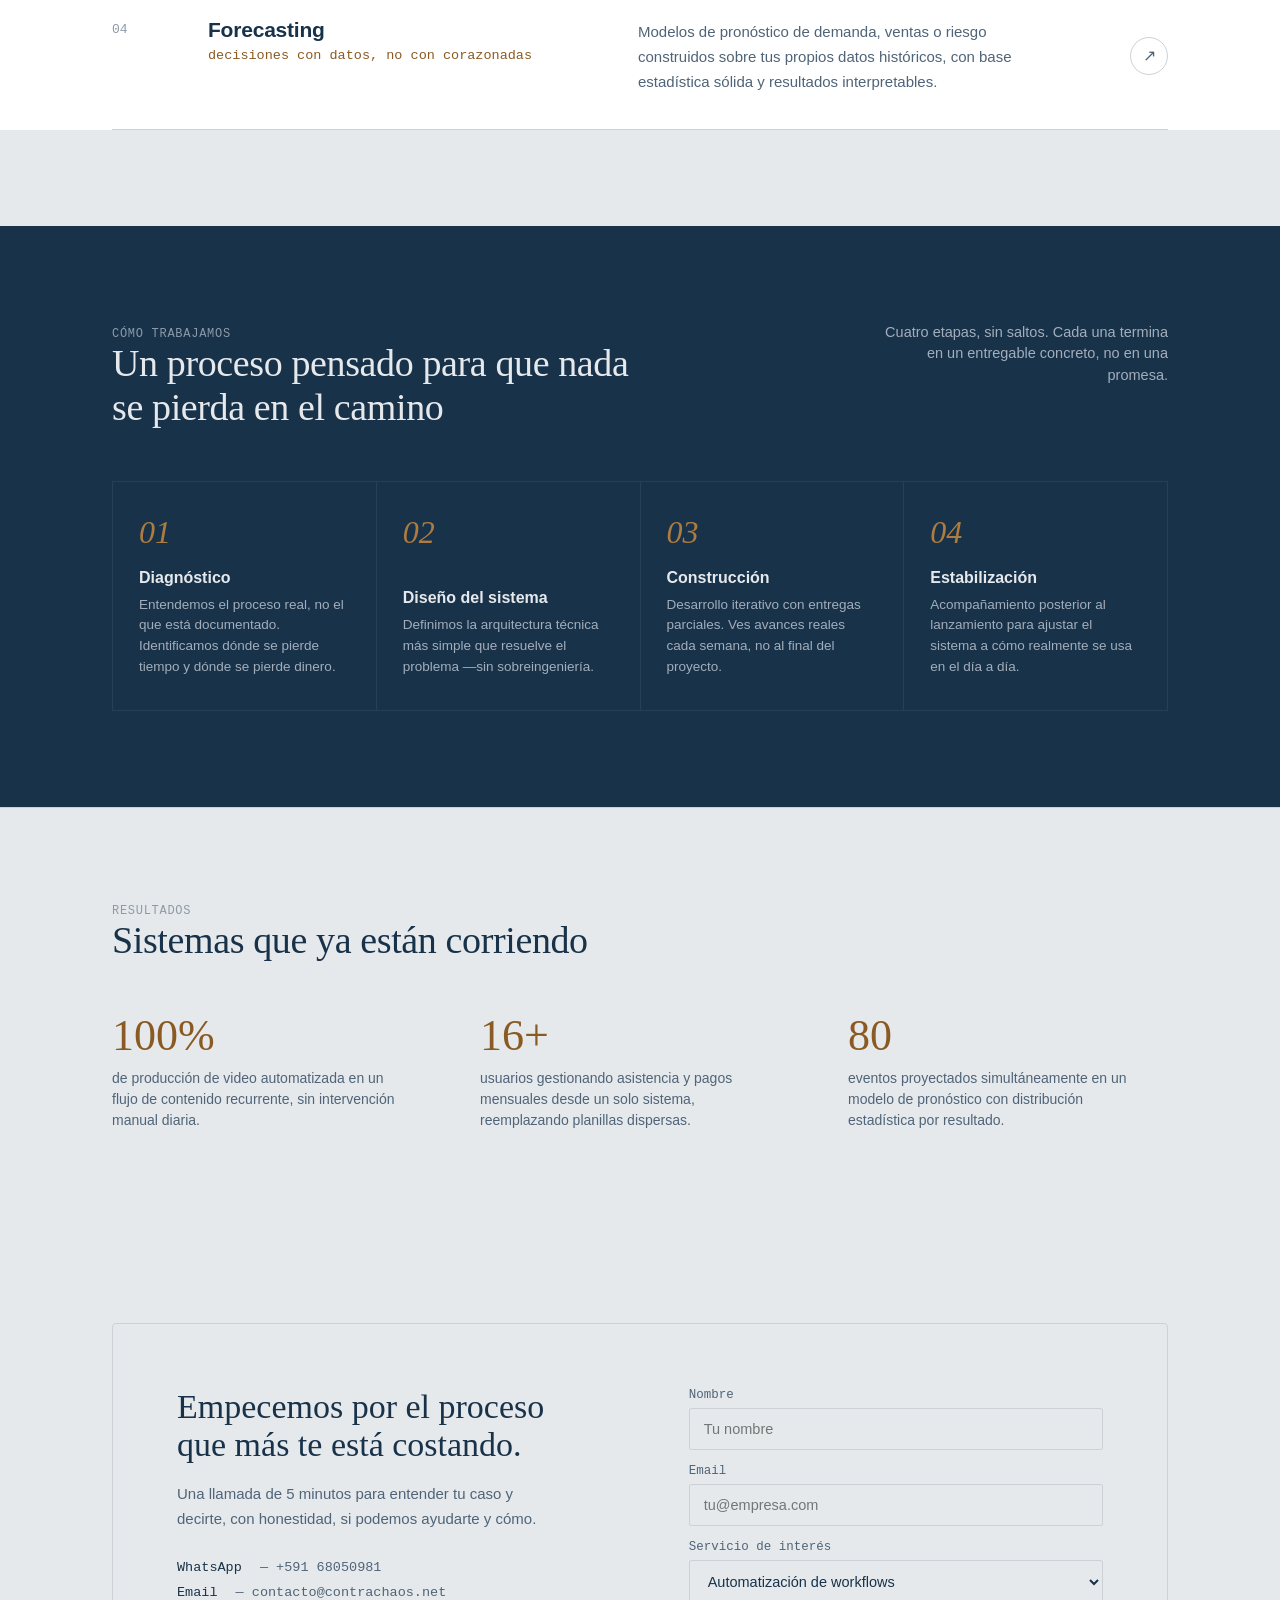
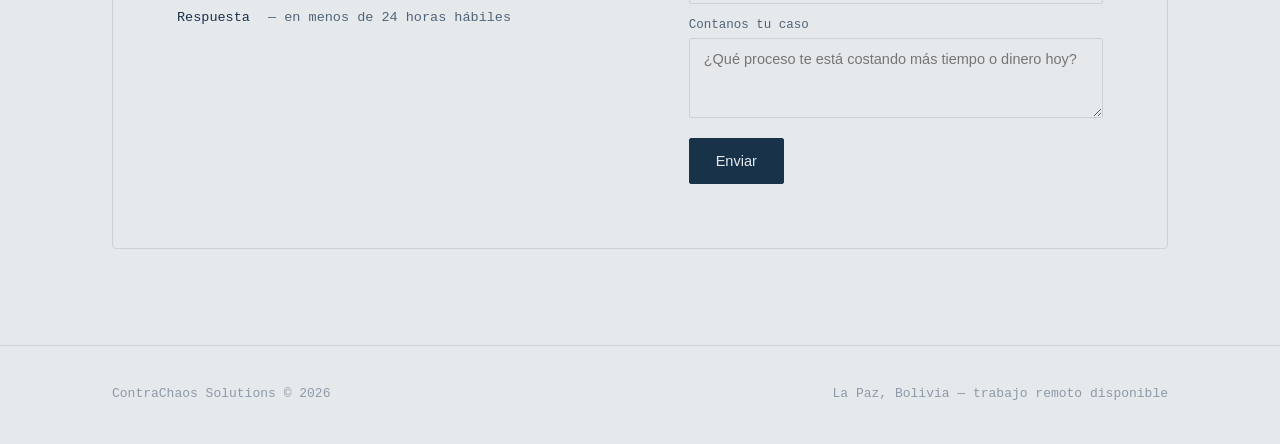
==== commit f5980e05: "Add files via upload" ====
--- a/index.html
+++ b/index.html
@@ -362,6 +362,7 @@
       <div class="contact-left">
         <h2>Empecemos por el proceso que más te está costando.</h2>
         <p>Una llamada de 5 minutos para entender tu caso y decirte, con honestidad, si podemos ayudarte y cómo.</p>
+        <a href="https://wa.me/59168050981" target="_blank" rel="noopener" class="contact-channel" style="text-decoration:none; cursor:pointer; transition:color .15s;" onmouseover="this.style.color='var(--ink)'" onmouseout="this.style.color='var(--ink-soft)'"><b>WhatsApp</b>&nbsp;— +591 68050981</a>
         <div class="contact-channel"><b>Email</b>&nbsp;— contacto@contrachaos.net</div>
         <div class="contact-channel"><b>Respuesta</b>&nbsp;— en menos de 24 horas hábiles</div>
       </div>
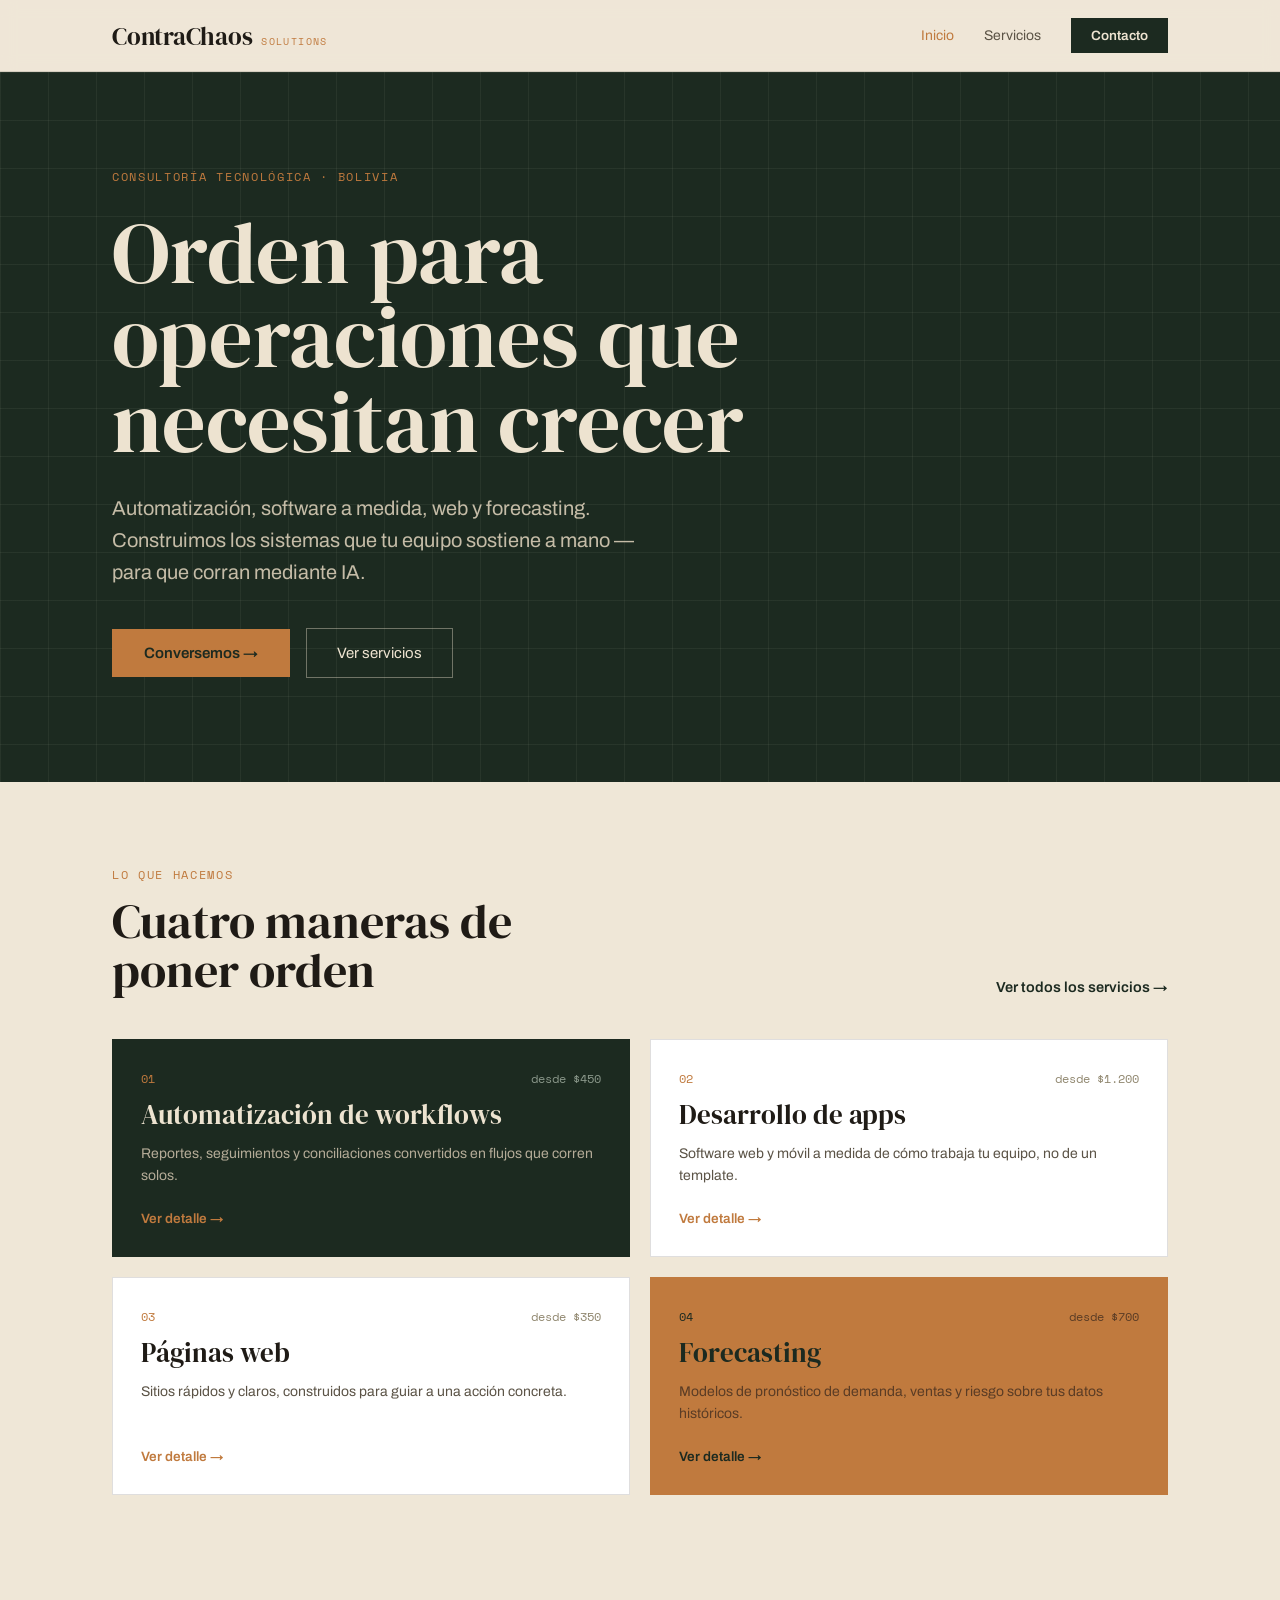
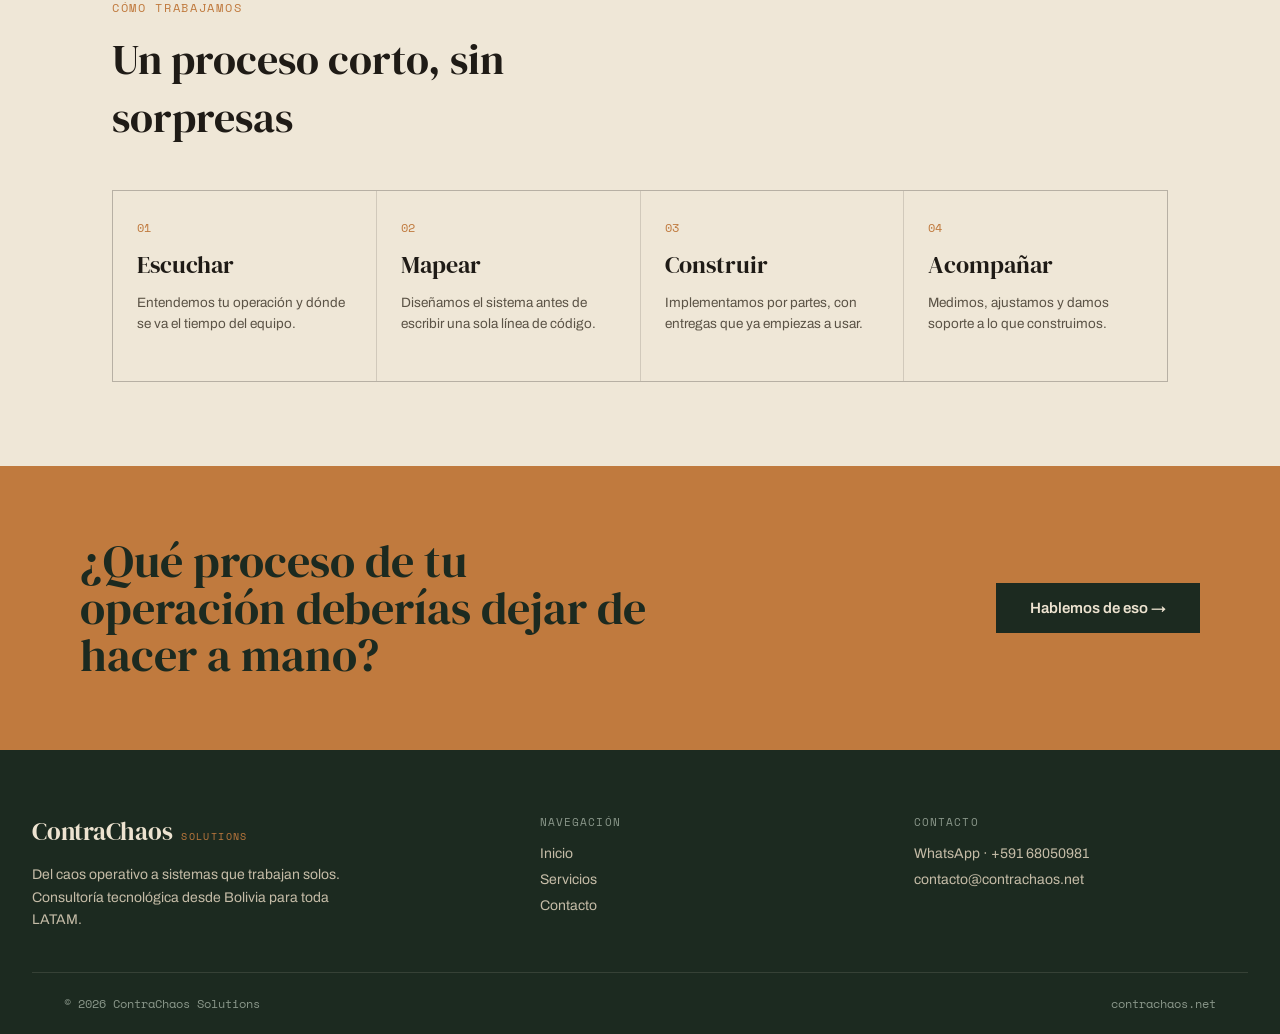
==== commit bf6b0fed: "Build sitio multi-página v2 desde diseño aprobado Convierte el archivo de referencia de Design en 7 " ====
--- a/index.html
+++ b/index.html
@@ -1,477 +1,178 @@
 <!DOCTYPE html>
 <html lang="es">
 <head>
-<meta charset="UTF-8">
-<meta name="viewport" content="width=device-width, initial-scale=1.0">
-<title>ContraChaos Solutions — Automatización, desarrollo y forecasting</title>
-<style>
-  :root{
-    --ink:#18324A;
-    --ink-soft:#4F6478;
-    --ink-faint:#8C9AA8;
-    --paper:#E6E9EC;
-    --paper-raised:#FFFFFF;
-    --line:#CBD1D7;
-    --signal:#C9893F;
-    --signal-soft:#F3E5D1;
-    --signal-deep:#8A5A22;
-    --warn:#4F7C8C;
-    --mono:'IBM Plex Mono', 'SF Mono', Consolas, monospace;
-    --serif:'Newsreader', Georgia, serif;
-    --sans:'Inter', -apple-system, sans-serif;
-  }
-  *{margin:0;padding:0;box-sizing:border-box;}
-  html{scroll-behavior:smooth;}
-  body{
-    background:var(--paper);
-    color:var(--ink);
-    font-family:var(--sans);
-    -webkit-font-smoothing:antialiased;
-    overflow-x:hidden;
-  }
-  ::selection{background:var(--signal-soft); color:var(--signal-deep);}
-
-  a{color:inherit; text-decoration:none;}
-  .wrap{max-width:1120px; margin:0 auto; padding:0 32px;}
-
-  /* ---- noise/grid backdrop ---- */
-  .grid-bg{
-    position:fixed; inset:0; z-index:0; pointer-events:none;
-    background-image:
-      linear-gradient(var(--line) 1px, transparent 1px),
-      linear-gradient(90deg, var(--line) 1px, transparent 1px);
-    background-size:64px 64px;
-    opacity:0.35;
-    mask-image: radial-gradient(ellipse 80% 50% at 50% 0%, black 40%, transparent 90%);
-  }
-
-  /* ---- nav ---- */
-  nav{
-    position:sticky; top:0; z-index:50;
-    background:rgba(230,233,236,0.86);
-    backdrop-filter:blur(10px);
-    border-bottom:1px solid var(--line);
-  }
-  nav .wrap{display:flex; align-items:center; justify-content:space-between; height:72px;}
-  .brand{display:flex; align-items:center; gap:10px; font-weight:600; font-size:15px; letter-spacing:-0.01em;}
-  .brand .mark{height:28px; width:auto; display:block; flex-shrink:0;}
-  .navlinks{display:flex; gap:36px; font-size:14px; color:var(--ink-soft);}
-  .navlinks a:hover{color:var(--ink);}
-  .nav-cta{
-    font-size:13.5px; font-weight:500; padding:9px 18px;
-    border:1px solid var(--ink); border-radius:2px;
-    transition:background .15s, color .15s;
-  }
-  .nav-cta:hover{background:var(--ink); color:var(--paper);}
-  @media (max-width:760px){ .navlinks{display:none;} }
-
-  /* ---- hero ---- */
-  header.hero{position:relative; z-index:1; padding:120px 0 90px;}
-  .eyebrow{
-    font-family:var(--mono); font-size:12.5px; letter-spacing:0.08em;
-    color:var(--signal-deep); text-transform:uppercase;
-    display:flex; align-items:center; gap:10px; margin-bottom:28px;
-  }
-  .eyebrow::before{
-    content:''; width:7px; height:7px; background:var(--signal); border-radius:50%;
-    box-shadow:0 0 0 4px var(--signal-soft);
-  }
-  h1.display{
-    font-family:var(--serif);
-    font-size:clamp(40px, 6vw, 68px);
-    font-weight:500;
-    line-height:1.05;
-    letter-spacing:-0.01em;
-    max-width:780px;
-    margin-bottom:26px;
-  }
-  h1.display em{font-style:italic; color:var(--signal-deep);}
-  .hero-sub{
-    font-size:18px; color:var(--ink-soft); max-width:520px; line-height:1.6;
-    margin-bottom:40px;
-  }
-  .hero-actions{display:flex; gap:14px; align-items:center; margin-bottom:64px;}
-  .btn-primary{
-    background:var(--ink); color:var(--paper); font-size:14.5px; font-weight:500;
-    padding:14px 26px; border-radius:2px; border:1px solid var(--ink);
-    cursor:pointer; transition:background .15s, transform .1s;
-    font-family:var(--sans);
-  }
-  .btn-primary:hover{background:var(--signal-deep); border-color:var(--signal-deep);}
-  .btn-primary:active{transform:scale(0.98);}
-  .btn-ghost{
-    font-size:14.5px; font-weight:500; padding:14px 22px; color:var(--ink);
-    border-bottom:1px solid var(--ink); cursor:pointer; background:none; border-top:none; border-left:none; border-right:none;
-    font-family:var(--sans);
-  }
-  .btn-ghost:hover{color:var(--signal-deep); border-color:var(--signal-deep);}
-
-  /* ---- hero diagram: chaos -> order ---- */
-  .flow-strip{
-    border-top:1px solid var(--line);
-    padding-top:36px;
-    display:flex; align-items:center; gap:28px; flex-wrap:wrap;
-  }
-  .flow-label{font-family:var(--mono); font-size:11.5px; color:var(--ink-faint); letter-spacing:0.04em; white-space:nowrap;}
-  svg.flowviz{flex:1; min-width:280px; max-width:560px; height:54px; display:block;}
-
-  /* ---- section shell ---- */
-  section{position:relative; z-index:1; padding:96px 0;}
-  .section-head{display:flex; justify-content:space-between; align-items:baseline; margin-bottom:52px; gap:24px; flex-wrap:wrap;}
-  .section-tag{font-family:var(--mono); font-size:12px; color:var(--ink-faint); letter-spacing:0.06em; text-transform:uppercase;}
-  h2.section-title{font-family:var(--serif); font-size:clamp(28px,3.4vw,38px); font-weight:500; letter-spacing:-0.01em; max-width:520px;}
-  .section-note{font-size:14.5px; color:var(--ink-soft); max-width:300px; text-align:right; line-height:1.5;}
-  @media (max-width:700px){ .section-note{text-align:left;} }
-
-  /* ---- services ---- */
-  .services{border-top:1px solid var(--line); background:var(--paper-raised);}
-  .service-list{display:flex; flex-direction:column;}
-  .service-row{
-    display:grid; grid-template-columns:64px 1fr 1fr 100px;
-    gap:32px; align-items:start;
-    padding:34px 0; border-bottom:1px solid var(--line);
-    transition:background .2s;
-  }
-  .service-row:hover{background:var(--paper);}
-  .service-num{font-family:var(--mono); font-size:13px; color:var(--ink-faint); padding-top:4px;}
-  .service-name{font-size:21px; font-weight:600; letter-spacing:-0.01em;}
-  .service-name .sub{display:block; font-size:13.5px; font-weight:400; color:var(--signal-deep); font-family:var(--mono); margin-top:6px; letter-spacing:0;}
-  .service-desc{font-size:15px; color:var(--ink-soft); line-height:1.65; padding-top:2px;}
-  .service-arrow{
-    justify-self:end; align-self:center;
-    width:38px; height:38px; border:1px solid var(--line); border-radius:50%;
-    display:flex; align-items:center; justify-content:center;
-    font-family:var(--mono); font-size:16px; color:var(--ink-soft);
-    cursor:pointer; transition:all .15s; background:none;
-  }
-  .service-arrow:hover{border-color:var(--signal); color:var(--signal-deep); background:var(--signal-soft);}
-  @media (max-width:760px){
-    .service-row{grid-template-columns:40px 1fr; row-gap:10px;}
-    .service-desc{grid-column:2; }
-    .service-arrow{grid-column:2; justify-self:start; margin-top:8px;}
-  }
-
-  /* ---- process ---- */
-  .process{background:var(--ink); color:var(--paper);}
-  .process .section-tag{color:#8C9AA8;}
-  .process h2.section-title{color:var(--paper);}
-  .process .section-note{color:#A3AEBA;}
-  .process-grid{display:grid; grid-template-columns:repeat(4,1fr); gap:1px; background:#24405A; border:1px solid #24405A;}
-  .pstep{background:var(--ink); padding:32px 26px; min-height:200px; display:flex; flex-direction:column; justify-content:space-between;}
-  .pstep .pnum{font-family:var(--serif); font-style:italic; font-size:32px; color:var(--signal); opacity:0.85;}
-  .pstep .ptitle{font-size:16px; font-weight:600; margin:18px 0 8px;}
-  .pstep .ptext{font-size:13.5px; color:#A3AEBA; line-height:1.55;}
-  @media (max-width:900px){ .process-grid{grid-template-columns:repeat(2,1fr);} }
-  @media (max-width:560px){ .process-grid{grid-template-columns:1fr;} }
-
-  /* ---- proof / metrics ---- */
-  .proof{border-top:1px solid var(--line);}
-  .proof-grid{display:grid; grid-template-columns:repeat(3,1fr); gap:48px;}
-  .proof-card{padding-right:24px;}
-  .proof-stat{font-family:var(--serif); font-size:44px; font-weight:500; color:var(--signal-deep); line-height:1;}
-  .proof-label{font-size:14px; color:var(--ink-soft); margin-top:10px; line-height:1.5;}
-  @media (max-width:760px){ .proof-grid{grid-template-columns:1fr; gap:32px;} }
-
-  /* ---- contact ---- */
-  .contact{background:var(--paper-raised); border-top:1px solid var(--line);}
-  .contact-box{
-    border:1px solid var(--line); border-radius:4px; padding:64px;
-    display:grid; grid-template-columns:1.1fr 1fr; gap:56px;
-    background:
-      linear-gradient(var(--paper) 1px, transparent 1px),
-      linear-gradient(90deg, var(--paper) 1px, transparent 1px);
-  }
-  .contact-left h2{font-family:var(--serif); font-size:clamp(26px,3vw,34px); font-weight:500; margin-bottom:18px; max-width:380px;}
-  .contact-left p{color:var(--ink-soft); font-size:15px; line-height:1.65; max-width:380px; margin-bottom:28px;}
-  .contact-channel{display:flex; align-items:center; gap:10px; font-family:var(--mono); font-size:13.5px; color:var(--ink-soft); margin-bottom:10px;}
-  .contact-channel b{color:var(--ink); font-weight:500;}
-  form{display:flex; flex-direction:column; gap:14px;}
-  .field{display:flex; flex-direction:column; gap:6px;}
-  .field label{font-size:12.5px; color:var(--ink-soft); font-family:var(--mono);}
-  .field input, .field select, .field textarea{
-    border:1px solid var(--line); background:var(--paper); border-radius:2px;
-    padding:12px 14px; font-size:14.5px; font-family:var(--sans); color:var(--ink);
-    outline:none; transition:border-color .15s;
-  }
-  .field input:focus, .field select:focus, .field textarea:focus{border-color:var(--signal);}
-  .field textarea{resize:vertical; min-height:80px;}
-  .submit-row{display:flex; align-items:center; gap:16px; margin-top:6px;}
-  .submit-note{font-size:12.5px; color:var(--ink-faint);}
-  @media (max-width:820px){ .contact-box{grid-template-columns:1fr; padding:40px 28px;} }
-
-  /* ---- footer ---- */
-  footer{padding:40px 0; border-top:1px solid var(--line);}
-  footer .wrap{display:flex; justify-content:space-between; align-items:center; font-size:13px; color:var(--ink-faint); flex-wrap:wrap; gap:12px;}
-  footer .fmark{font-family:var(--mono);}
-
-  /* ---- reveal on scroll ---- */
-  .reveal{opacity:0; transform:translateY(14px); transition:opacity .6s ease, transform .6s ease;}
-  .reveal.in{opacity:1; transform:none;}
-  @media (prefers-reduced-motion: reduce){
-    .reveal{opacity:1; transform:none; transition:none;}
-    html{scroll-behavior:auto;}
-  }
-</style>
+  <meta charset="UTF-8">
+  <meta name="viewport" content="width=device-width, initial-scale=1.0">
+  <title>ContraChaos Solutions — Automatización, desarrollo y forecasting</title>
+  <meta name="description" content="Consultoría tecnológica desde Bolivia. Automatización de workflows, apps a medida, páginas web y forecasting para operaciones que necesitan crecer.">
+  <link rel="preconnect" href="https://fonts.googleapis.com">
+  <link rel="preconnect" href="https://fonts.gstatic.com" crossorigin>
+  <link href="https://fonts.googleapis.com/css2?family=Archivo:wght@400;500;600;700&family=DM+Serif+Display:ital,wght@0,400;1,400&family=Space+Mono:wght@400;700&display=swap" rel="stylesheet">
+  <link rel="stylesheet" href="/css/styles.css">
 </head>
 <body>
+<div class="site-wrap">
 
-<div class="grid-bg"></div>
-
-<nav>
-  <div class="wrap">
-    <div class="brand"><img class="mark" src="[data-uri]" alt="ContraChaos">ContraChaos Solutions</div>
-    <div class="navlinks">
-      <a href="#servicios">Servicios</a>
-      <a href="#proceso">Cómo trabajamos</a>
-      <a href="#resultados">Resultados</a>
-    </div>
-    <a href="#contacto" class="nav-cta">Agendar consulta</a>
-  </div>
-</nav>
-
-<header class="hero">
-  <div class="wrap">
-    <div class="eyebrow">Sistemas, no parches</div>
-    <h1 class="display">El caos operativo tiene una <em>estructura</em> esperando a ser descubierta.</h1>
-    <p class="hero-sub">Diseñamos software, modelos de pronóstico y automatizaciones que convierten procesos dispersos en sistemas que se sostienen solos.</p>
-    <div class="hero-actions">
-      <button class="btn-primary" onclick="document.getElementById('contacto').scrollIntoView({behavior:'smooth'})">Agendar una consulta</button>
-      <button class="btn-ghost" onclick="document.getElementById('servicios').scrollIntoView({behavior:'smooth'})">Ver servicios</button>
-    </div>
-
-    <div class="flow-strip">
-      <span class="flow-label">entrada dispersa</span>
-      <svg class="flowviz" viewBox="0 0 560 54" preserveAspectRatio="none">
-        <g id="chaosDots"></g>
-        <path id="flowPath" d="M 0 27 C 140 27, 160 27, 280 27 S 420 27, 560 27" fill="none" stroke="#C9893F" stroke-width="1.4" stroke-dasharray="3 4" opacity="0.5"/>
-        <g id="orderDots"></g>
-      </svg>
-      <span class="flow-label">sistema ordenado</span>
-    </div>
-  </div>
-</header>
-
-<section id="servicios">
-  <div class="wrap">
-    <div class="section-head reveal">
-      <div>
-        <div class="section-tag">Qué hacemos</div>
-        <h2 class="section-title">Cuatro formas de quitarle fricción a tu operación</h2>
-      </div>
-      <p class="section-note">Cada servicio resuelve un cuello de botella distinto. Empezamos por el que más te está costando ahora.</p>
-    </div>
-  </div>
-
-  <div class="services">
-    <div class="wrap">
-      <div class="service-list">
-
-        <div class="service-row reveal">
-          <div class="service-num">01</div>
-          <div class="service-name">Automatización de workflows<span class="sub">procesos sin supervisión manual</span></div>
-          <div class="service-desc">Mapeamos las tareas repetitivas de tu equipo —reportes, seguimientos, conciliaciones— y las convertimos en flujos automáticos que corren sin que nadie tenga que acordarse de hacerlos.</div>
-          <button class="service-arrow" onclick="sendPrompt('Quiero más detalles sobre el servicio de automatización de workflows de ContraChaos')">↗</button>
-        </div>
-
-        <div class="service-row reveal">
-          <div class="service-num">02</div>
-          <div class="service-name">Desarrollo de apps<span class="sub">software a medida de tu operación</span></div>
-          <div class="service-desc">Aplicaciones web y móviles diseñadas alrededor de cómo trabaja tu equipo realmente, no de un template genérico. De la idea al sistema en producción.</div>
-          <button class="service-arrow" onclick="sendPrompt('Quiero más detalles sobre el servicio de desarrollo de apps de ContraChaos')">↗</button>
-        </div>
-
-        <div class="service-row reveal">
-          <div class="service-num">03</div>
-          <div class="service-name">Páginas web<span class="sub">presencia digital que convierte</span></div>
-          <div class="service-desc">Sitios rápidos, claros y construidos para guiar a quien los visita hacia una acción concreta —no solo para verse bien.</div>
-          <button class="service-arrow" onclick="sendPrompt('Quiero más detalles sobre el servicio de páginas web de ContraChaos')">↗</button>
-        </div>
-
-        <div class="service-row reveal">
-          <div class="service-num">04</div>
-          <div class="service-name">Forecasting<span class="sub">decisiones con datos, no con corazonadas</span></div>
-          <div class="service-desc">Modelos de pronóstico de demanda, ventas o riesgo construidos sobre tus propios datos históricos, con base estadística sólida y resultados interpretables.</div>
-          <button class="service-arrow" onclick="sendPrompt('Quiero más detalles sobre el servicio de forecasting de ContraChaos')">↗</button>
-        </div>
-
+  <!-- NAV -->
+  <nav class="nav">
+    <div class="container nav-inner">
+      <a href="/" class="logo">
+        <span class="logo-name">ContraChaos</span>
+        <span class="logo-tag">Solutions</span>
+      </a>
+      <div class="nav-links">
+        <a href="/" class="nav-item">Inicio</a>
+        <a href="/servicios/" class="nav-item">Servicios</a>
+        <a href="/contacto/" class="btn btn-dark nav-cta">Contacto</a>
       </div>
     </div>
-  </div>
-</section>
+  </nav>
 
-<section id="proceso" class="process">
-  <div class="wrap">
-    <div class="section-head reveal">
-      <div>
-        <div class="section-tag">Cómo trabajamos</div>
-        <h2 class="section-title">Un proceso pensado para que nada se pierda en el camino</h2>
+  <main>
+    <div class="page">
+
+      <!-- HERO -->
+      <section class="hero-dark">
+        <div class="hero-grid-bg"></div>
+        <div class="container" style="position:relative;padding-top:96px;padding-bottom:104px;">
+          <div data-reveal class="section-tag" style="margin-bottom:26px;">Consultoría tecnológica · Bolivia</div>
+          <h1 data-reveal style="font-size:clamp(44px,7vw,86px);line-height:.98;margin:0 0 28px;max-width:880px;">Orden para operaciones que necesitan crecer</h1>
+          <p data-reveal style="font-size:clamp(16px,2vw,20px);line-height:1.6;color:#c5bca7;max-width:560px;margin:0 0 40px;">Automatización, software a medida, web y forecasting. Construimos los sistemas que tu equipo sostiene a mano — para que corran mediante IA.</p>
+          <div data-reveal style="display:flex;gap:16px;flex-wrap:wrap;align-items:center;">
+            <a href="/contacto/" class="btn btn-amber">Conversemos →</a>
+            <a href="/servicios/" class="btn btn-outline">Ver servicios</a>
+          </div>
+        </div>
+      </section>
+
+      <!-- SERVICIOS PREVIEW -->
+      <section style="max-width:1120px;margin:0 auto;padding:84px 32px 40px;">
+        <div data-reveal style="display:flex;justify-content:space-between;align-items:flex-end;flex-wrap:wrap;gap:18px;margin-bottom:44px;">
+          <div>
+            <div class="section-tag">Lo que hacemos</div>
+            <h2 style="font-size:clamp(32px,4.5vw,48px);line-height:1.02;max-width:520px;">Cuatro maneras de poner orden</h2>
+          </div>
+          <a href="/servicios/" class="arrow-link" style="color:#1C2A20;font-size:14.5px;">Ver todos los servicios →</a>
+        </div>
+        <div class="services-grid">
+
+          <a href="/servicios/automatizacion.html" data-reveal class="scard" style="text-decoration:none;color:inherit;background:#1C2A20;border:1px solid #1C2A20;padding:30px 28px;display:flex;flex-direction:column;gap:14px;min-height:218px;">
+            <div style="display:flex;justify-content:space-between;align-items:center;">
+              <span style="font-family:'Space Mono',monospace;font-size:12px;color:#C07A3E;">01</span>
+              <span style="font-family:'Space Mono',monospace;font-size:12px;color:#8a978a;">desde $450</span>
+            </div>
+            <h3 style="font-family:'DM Serif Display',serif;font-size:27px;line-height:1.05;margin:0;font-weight:400;color:#EDE3D0;">Automatización de workflows</h3>
+            <p style="font-size:14px;line-height:1.55;margin:0;color:#b5ac98;">Reportes, seguimientos y conciliaciones convertidos en flujos que corren solos.</p>
+            <span class="arrow-link" style="margin-top:auto;font-size:13.5px;color:#C07A3E;">Ver detalle →</span>
+          </a>
+
+          <a href="/servicios/apps.html" data-reveal class="scard" style="text-decoration:none;color:inherit;background:#fff;border:1px solid rgba(31,27,22,.14);padding:30px 28px;display:flex;flex-direction:column;gap:14px;min-height:218px;">
+            <div style="display:flex;justify-content:space-between;align-items:center;">
+              <span style="font-family:'Space Mono',monospace;font-size:12px;color:#C07A3E;">02</span>
+              <span style="font-family:'Space Mono',monospace;font-size:12px;color:#90876f;">desde $1.200</span>
+            </div>
+            <h3 style="font-family:'DM Serif Display',serif;font-size:27px;line-height:1.05;margin:0;font-weight:400;color:#1F1B16;">Desarrollo de apps</h3>
+            <p style="font-size:14px;line-height:1.55;margin:0;color:#5b5346;">Software web y móvil a medida de cómo trabaja tu equipo, no de un template.</p>
+            <span class="arrow-link" style="margin-top:auto;font-size:13.5px;color:#C07A3E;">Ver detalle →</span>
+          </a>
+
+          <a href="/servicios/web.html" data-reveal class="scard" style="text-decoration:none;color:inherit;background:#fff;border:1px solid rgba(31,27,22,.14);padding:30px 28px;display:flex;flex-direction:column;gap:14px;min-height:218px;">
+            <div style="display:flex;justify-content:space-between;align-items:center;">
+              <span style="font-family:'Space Mono',monospace;font-size:12px;color:#C07A3E;">03</span>
+              <span style="font-family:'Space Mono',monospace;font-size:12px;color:#90876f;">desde $350</span>
+            </div>
+            <h3 style="font-family:'DM Serif Display',serif;font-size:27px;line-height:1.05;margin:0;font-weight:400;color:#1F1B16;">Páginas web</h3>
+            <p style="font-size:14px;line-height:1.55;margin:0;color:#5b5346;">Sitios rápidos y claros, construidos para guiar a una acción concreta.</p>
+            <span class="arrow-link" style="margin-top:auto;font-size:13.5px;color:#C07A3E;">Ver detalle →</span>
+          </a>
+
+          <a href="/servicios/forecasting.html" data-reveal class="scard" style="text-decoration:none;color:inherit;background:#C07A3E;border:1px solid #C07A3E;padding:30px 28px;display:flex;flex-direction:column;gap:14px;min-height:218px;">
+            <div style="display:flex;justify-content:space-between;align-items:center;">
+              <span style="font-family:'Space Mono',monospace;font-size:12px;color:#1C2A20;">04</span>
+              <span style="font-family:'Space Mono',monospace;font-size:12px;color:#5a3c25;">desde $700</span>
+            </div>
+            <h3 style="font-family:'DM Serif Display',serif;font-size:27px;line-height:1.05;margin:0;font-weight:400;color:#1C2A20;">Forecasting</h3>
+            <p style="font-size:14px;line-height:1.55;margin:0;color:#5a3c25;">Modelos de pronóstico de demanda, ventas y riesgo sobre tus datos históricos.</p>
+            <span class="arrow-link" style="margin-top:auto;font-size:13.5px;color:#1C2A20;">Ver detalle →</span>
+          </a>
+
+        </div>
+      </section>
+
+      <!-- PROCESO -->
+      <section style="max-width:1120px;margin:0 auto;padding:64px 32px 84px;">
+        <div data-reveal class="section-tag">Cómo trabajamos</div>
+        <h2 data-reveal style="font-size:clamp(30px,4vw,42px);margin:0 0 44px;max-width:560px;">Un proceso corto, sin sorpresas</h2>
+        <div class="process-grid">
+          <div data-reveal class="process-step">
+            <span style="font-family:'Space Mono',monospace;font-size:12px;color:#C07A3E;">01</span>
+            <h4 style="font-family:'DM Serif Display',serif;font-size:24px;margin:0;font-weight:400;">Escuchar</h4>
+            <p style="font-size:13.5px;line-height:1.55;color:#5b5346;margin:0;">Entendemos tu operación y dónde se va el tiempo del equipo.</p>
+          </div>
+          <div data-reveal class="process-step">
+            <span style="font-family:'Space Mono',monospace;font-size:12px;color:#C07A3E;">02</span>
+            <h4 style="font-family:'DM Serif Display',serif;font-size:24px;margin:0;font-weight:400;">Mapear</h4>
+            <p style="font-size:13.5px;line-height:1.55;color:#5b5346;margin:0;">Diseñamos el sistema antes de escribir una sola línea de código.</p>
+          </div>
+          <div data-reveal class="process-step">
+            <span style="font-family:'Space Mono',monospace;font-size:12px;color:#C07A3E;">03</span>
+            <h4 style="font-family:'DM Serif Display',serif;font-size:24px;margin:0;font-weight:400;">Construir</h4>
+            <p style="font-size:13.5px;line-height:1.55;color:#5b5346;margin:0;">Implementamos por partes, con entregas que ya empiezas a usar.</p>
+          </div>
+          <div data-reveal class="process-step">
+            <span style="font-family:'Space Mono',monospace;font-size:12px;color:#C07A3E;">04</span>
+            <h4 style="font-family:'DM Serif Display',serif;font-size:24px;margin:0;font-weight:400;">Acompañar</h4>
+            <p style="font-size:13.5px;line-height:1.55;color:#5b5346;margin:0;">Medimos, ajustamos y damos soporte a lo que construimos.</p>
+          </div>
+        </div>
+      </section>
+
+      <!-- CTA BAND -->
+      <section class="cta-band">
+        <div class="container cta-band-inner">
+          <h2 data-reveal style="font-size:clamp(30px,4.4vw,46px);line-height:1.02;max-width:600px;">¿Qué proceso de tu operación deberías dejar de hacer a mano?</h2>
+          <a href="/contacto/" class="btn btn-dark-lg">Hablemos de eso →</a>
+        </div>
+      </section>
+
+    </div>
+  </main>
+
+  <!-- FOOTER -->
+  <footer class="footer">
+    <div class="footer-inner">
+      <div class="footer-grid">
+        <div>
+          <div class="logo footer-logo">
+            <span class="logo-name">ContraChaos</span>
+            <span class="logo-tag">Solutions</span>
+          </div>
+          <p class="footer-desc">Del caos operativo a sistemas que trabajan solos. Consultoría tecnológica desde Bolivia para toda LATAM.</p>
+        </div>
+        <div>
+          <div class="footer-col-head">Navegación</div>
+          <div class="footer-nav">
+            <a href="/" class="footer-link">Inicio</a>
+            <a href="/servicios/" class="footer-link">Servicios</a>
+            <a href="/contacto/" class="footer-link">Contacto</a>
+          </div>
+        </div>
+        <div>
+          <div class="footer-col-head">Contacto</div>
+          <div class="footer-nav">
+            <a href="https://wa.me/59168050981" class="footer-link">WhatsApp · +591 68050981</a>
+            <a href="mailto:contacto@contrachaos.net" class="footer-link">contacto@contrachaos.net</a>
+          </div>
+        </div>
       </div>
-      <p class="section-note">Cuatro etapas, sin saltos. Cada una termina en un entregable concreto, no en una promesa.</p>
-    </div>
-
-    <div class="process-grid reveal">
-      <div class="pstep">
-        <div class="pnum">01</div>
-        <div><div class="ptitle">Diagnóstico</div><div class="ptext">Entendemos el proceso real, no el que está documentado. Identificamos dónde se pierde tiempo y dónde se pierde dinero.</div></div>
-      </div>
-      <div class="pstep">
-        <div class="pnum">02</div>
-        <div><div class="ptitle">Diseño del sistema</div><div class="ptext">Definimos la arquitectura técnica más simple que resuelve el problema —sin sobreingeniería.</div></div>
-      </div>
-      <div class="pstep">
-        <div class="pnum">03</div>
-        <div><div class="ptitle">Construcción</div><div class="ptext">Desarrollo iterativo con entregas parciales. Ves avances reales cada semana, no al final del proyecto.</div></div>
-      </div>
-      <div class="pstep">
-        <div class="pnum">04</div>
-        <div><div class="ptitle">Estabilización</div><div class="ptext">Acompañamiento posterior al lanzamiento para ajustar el sistema a cómo realmente se usa en el día a día.</div></div>
+      <div class="footer-bottom">
+        <span>© 2026 ContraChaos Solutions</span>
+        <span>contrachaos.net</span>
       </div>
     </div>
-  </div>
-</section>
+  </footer>
 
-<section id="resultados" class="proof">
-  <div class="wrap">
-    <div class="section-head reveal">
-      <div>
-        <div class="section-tag">Resultados</div>
-        <h2 class="section-title">Sistemas que ya están corriendo</h2>
-      </div>
-    </div>
-
-    <div class="proof-grid reveal">
-      <div class="proof-card">
-        <div class="proof-stat">100%</div>
-        <div class="proof-label">de producción de video automatizada en un flujo de contenido recurrente, sin intervención manual diaria.</div>
-      </div>
-      <div class="proof-card">
-        <div class="proof-stat">16+</div>
-        <div class="proof-label">usuarios gestionando asistencia y pagos mensuales desde un solo sistema, reemplazando planillas dispersas.</div>
-      </div>
-      <div class="proof-card">
-        <div class="proof-stat">80</div>
-        <div class="proof-label">eventos proyectados simultáneamente en un modelo de pronóstico con distribución estadística por resultado.</div>
-      </div>
-    </div>
-  </div>
-</section>
-
-<section id="contacto">
-  <div class="wrap">
-    <div class="contact-box reveal">
-      <div class="contact-left">
-        <h2>Empecemos por el proceso que más te está costando.</h2>
-        <p>Una llamada de 5 minutos para entender tu caso y decirte, con honestidad, si podemos ayudarte y cómo.</p>
-        <a href="https://wa.me/59168050981" target="_blank" rel="noopener" class="contact-channel" style="text-decoration:none; cursor:pointer; transition:color .15s;" onmouseover="this.style.color='var(--ink)'" onmouseout="this.style.color='var(--ink-soft)'"><b>WhatsApp</b>&nbsp;— +591 68050981</a>
-        <div class="contact-channel"><b>Email</b>&nbsp;— contacto@contrachaos.net</div>
-        <div class="contact-channel"><b>Respuesta</b>&nbsp;— en menos de 24 horas hábiles</div>
-      </div>
-      <form id="contactForm">
-        <input type="hidden" name="access_key" value="73c7b378-d5a3-476c-9cb5-faffe801a14d">
-        <input type="hidden" name="subject" value="Nuevo contacto desde contrachaos.net">
-        <input type="hidden" name="from_name" value="ContraChaos Solutions — Formulario web">
-        <div class="field">
-          <label>Nombre</label>
-          <input type="text" name="name" placeholder="Tu nombre" required>
-        </div>
-        <div class="field">
-          <label>Email</label>
-          <input type="email" name="email" placeholder="tu@empresa.com" required>
-        </div>
-        <div class="field">
-          <label>Servicio de interés</label>
-          <select name="servicio">
-            <option>Automatización de workflows</option>
-            <option>Desarrollo de apps</option>
-            <option>Páginas web</option>
-            <option>Forecasting</option>
-            <option>No estoy seguro todavía</option>
-          </select>
-        </div>
-        <div class="field">
-          <label>Contanos tu caso</label>
-          <textarea name="message" placeholder="¿Qué proceso te está costando más tiempo o dinero hoy?"></textarea>
-        </div>
-        <div class="submit-row">
-          <button class="btn-primary" type="submit" id="submitBtn">Enviar</button>
-          <span class="submit-note" id="formMsg" style="display:none;">Mensaje enviado — te responderemos pronto.</span>
-          <span class="submit-note" id="formErr" style="display:none; color:var(--warn);">Hubo un problema al enviar. Probá de nuevo o escribinos directo por email.</span>
-        </div>
-      </form>
-    </div>
-  </div>
-</section>
-
-<footer>
-  <div class="wrap">
-    <span class="fmark">ContraChaos Solutions © 2026</span>
-    <span class="fmark">La Paz, Bolivia — trabajo remoto disponible</span>
-  </div>
-</footer>
-
-<script>
-  // chaos -> order dot visualization on the flow strip
-  (function(){
-    const chaos = document.getElementById('chaosDots');
-    const order = document.getElementById('orderDots');
-    const chaosPositions = [[14,12],[26,38],[10,30],[34,18],[20,8],[30,44]];
-    const orderPositions = [[526,27],[538,27],[514,27],[550,27],[502,27],[546,27]];
-    chaosPositions.forEach(([x,y])=>{
-      const c = document.createElementNS('http://www.w3.org/2000/svg','circle');
-      c.setAttribute('cx',x); c.setAttribute('cy',y); c.setAttribute('r',2.6);
-      c.setAttribute('fill','#4F7C8C'); c.setAttribute('opacity','0.75');
-      chaos.appendChild(c);
-    });
-    orderPositions.forEach(([x,y])=>{
-      const c = document.createElementNS('http://www.w3.org/2000/svg','circle');
-      c.setAttribute('cx',x); c.setAttribute('cy',y); c.setAttribute('r',2.6);
-      c.setAttribute('fill','#C9893F');
-      order.appendChild(c);
-    });
-  })();
-
-  // scroll reveal
-  const reveals = document.querySelectorAll('.reveal');
-  const io = new IntersectionObserver((entries)=>{
-    entries.forEach(e=>{ if(e.isIntersecting){ e.target.classList.add('in'); io.unobserve(e.target); } });
-  }, {threshold:0.15});
-  reveals.forEach(el=>io.observe(el));
-
-  // contact form -> Web3Forms
-  const contactForm = document.getElementById('contactForm');
-  if(contactForm){
-    contactForm.addEventListener('submit', async function(e){
-      e.preventDefault();
-      const btn = document.getElementById('submitBtn');
-      const msg = document.getElementById('formMsg');
-      const err = document.getElementById('formErr');
-      msg.style.display = 'none';
-      err.style.display = 'none';
-      btn.disabled = true;
-      btn.textContent = 'Enviando...';
-      try{
-        const formData = new FormData(contactForm);
-        const res = await fetch('https://api.web3forms.com/submit', {
-          method: 'POST',
-          headers: { 'Accept': 'application/json' },
-          body: formData
-        });
-        const result = await res.json();
-        if(result.success){
-          msg.style.display = 'inline';
-          contactForm.reset();
-        } else {
-          err.style.display = 'inline';
-        }
-      } catch(error){
-        err.style.display = 'inline';
-      } finally {
-        btn.disabled = false;
-        btn.textContent = 'Enviar';
-      }
-    });
-  }
-</script>
-
+</div>
+<script src="/js/main.js"></script>
 </body>
 </html>
--- a/css/styles.css
+++ b/css/styles.css
@@ -0,0 +1,182 @@
+/* === RESET & BASE === */
+*, *::before, *::after { box-sizing: border-box; }
+html, body { margin: 0; padding: 0; }
+body { background: #EFE7D7; color: #1F1B16; font-family: 'Archivo', sans-serif; -webkit-font-smoothing: antialiased; overflow-x: hidden; }
+::selection { background: #C07A3E; color: #1C2A20; }
+a { text-decoration: none; color: inherit; transition: color .18s ease; }
+input, textarea, button, select { font-family: 'Archivo', sans-serif; }
+input:focus, textarea:focus, select:focus { outline: none; border-color: #C07A3E !important; }
+h1, h2, h3, h4 { font-family: 'DM Serif Display', serif; font-weight: 400; margin: 0; }
+
+/* === ANIMATIONS === */
+@keyframes pageIn { from { opacity: 0; transform: translateY(16px); } to { opacity: 1; transform: translateY(0); } }
+@keyframes gridShift { from { background-position: 0 0; } to { background-position: 48px 48px; } }
+
+/* === LAYOUT === */
+.page { animation: pageIn .5s ease both; }
+.container { max-width: 1120px; margin: 0 auto; padding: 0 32px; }
+.site-wrap { min-height: 100vh; display: flex; flex-direction: column; }
+main { flex: 1; }
+
+/* === NAV === */
+.nav {
+  position: sticky; top: 0; z-index: 50;
+  background: rgba(239,231,215,.92);
+  backdrop-filter: blur(8px);
+  -webkit-backdrop-filter: blur(8px);
+  border-bottom: 1px solid rgba(31,27,22,.12);
+}
+.nav-inner {
+  display: flex; align-items: center; justify-content: space-between;
+  padding-top: 18px; padding-bottom: 18px;
+}
+.logo { display: flex; align-items: baseline; gap: 9px; }
+.logo-name { font-family: 'DM Serif Display', serif; font-size: 25px; letter-spacing: -.01em; color: #1F1B16; }
+.logo-tag { font-family: 'Space Mono', monospace; font-size: 10px; letter-spacing: .14em; text-transform: uppercase; color: #C07A3E; }
+.nav-links { display: flex; gap: 30px; align-items: center; }
+.nav-item { font-size: 14px; color: #5b5346; }
+.nav-item:hover, .nav-item.active { color: #C07A3E; }
+
+/* === BUTTONS === */
+.btn {
+  display: inline-flex; align-items: center; cursor: pointer;
+  transition: transform .18s ease, background .2s ease, color .2s ease, box-shadow .2s ease;
+  text-decoration: none; border: none; font-family: 'Archivo', sans-serif;
+}
+.btn:hover { transform: translateY(-2px); }
+.btn-dark { background: #1C2A20; color: #EDE3D0; padding: 10px 20px; font-size: 13.5px; font-weight: 600; }
+.btn-amber { background: #C07A3E; color: #1C2A20; padding: 16px 32px; font-size: 15px; font-weight: 600; }
+.btn-outline { border: 1px solid rgba(237,227,208,.4); color: #EDE3D0; padding: 16px 30px; font-size: 15px; background: transparent; }
+.btn-dark-lg { background: #1C2A20; color: #EDE3D0; padding: 17px 34px; font-size: 15px; font-weight: 600; white-space: nowrap; }
+.btn-full { width: 100%; justify-content: center; }
+
+/* === ARROW LINK === */
+.arrow-link { display: inline-flex; gap: 8px; align-items: center; transition: gap .2s ease; font-weight: 600; }
+.arrow-link:hover { gap: 14px; }
+
+/* === GRID HERO BG === */
+.hero-grid-bg {
+  position: absolute; inset: 0; pointer-events: none;
+  background-image: linear-gradient(rgba(237,227,208,.06) 1px, transparent 1px), linear-gradient(90deg, rgba(237,227,208,.06) 1px, transparent 1px);
+  background-size: 48px 48px;
+  animation: gridShift 9s linear infinite;
+}
+.hero-grid-bg-sm {
+  position: absolute; inset: 0; pointer-events: none;
+  background-image: linear-gradient(rgba(237,227,208,.05) 1px, transparent 1px), linear-gradient(90deg, rgba(237,227,208,.05) 1px, transparent 1px);
+  background-size: 44px 44px;
+}
+
+/* === DARK HERO === */
+.hero-dark { background: #1C2A20; color: #EDE3D0; position: relative; overflow: hidden; }
+
+/* === SECTION TAGS === */
+.section-tag { font-family: 'Space Mono', monospace; font-size: 12px; letter-spacing: .14em; text-transform: uppercase; color: #C07A3E; margin-bottom: 14px; }
+.section-tag-sm { font-family: 'Space Mono', monospace; font-size: 12px; letter-spacing: .12em; text-transform: uppercase; color: #C07A3E; margin-bottom: 24px; }
+
+/* === SERVICE CARDS === */
+.scard { transition: transform .25s ease, box-shadow .25s ease; }
+.scard:hover { transform: translateY(-4px); box-shadow: 0 16px 40px rgba(28,42,32,.16); }
+
+/* === SERVICES GRID === */
+.services-grid { display: grid; grid-template-columns: repeat(2, 1fr); gap: 20px; }
+.services-grid-lg { display: grid; grid-template-columns: repeat(2, 1fr); gap: 22px; }
+
+/* === PROCESS GRID === */
+.process-grid { display: grid; grid-template-columns: repeat(4, 1fr); gap: 1px; background: rgba(31,27,22,.14); border: 1px solid rgba(31,27,22,.14); }
+.process-step { background: #EFE7D7; padding: 28px 24px; display: flex; flex-direction: column; gap: 12px; min-height: 190px; }
+
+/* === CTA BAND === */
+.cta-band { background: #C07A3E; color: #1C2A20; }
+.cta-band-inner { padding: 72px 0; display: flex; justify-content: space-between; align-items: center; flex-wrap: wrap; gap: 28px; }
+
+/* === PRICING GATE === */
+.gate-card { background: #1C2A20; color: #EDE3D0; padding: 34px 32px; }
+.gate-price-label { font-family: 'Space Mono', monospace; font-size: 11px; letter-spacing: .1em; text-transform: uppercase; color: #8a978a; margin-bottom: 12px; }
+.gate-price { font-family: 'DM Serif Display', serif; font-size: 48px; line-height: 1; }
+.gate-sub { font-size: 14px; color: #b6c0b0; margin-top: 10px; }
+.gate-form-wrap { margin-top: 26px; padding-top: 24px; border-top: 1px solid rgba(237,227,208,.18); display: none; }
+.gate-form-wrap.open { display: block; }
+.gate-form-wrap p { font-size: 14px; line-height: 1.55; color: #cdd4c8; margin: 0 0 18px; }
+.gate-fields { display: flex; flex-direction: column; gap: 12px; }
+.gate-input { border: 1px solid rgba(237,227,208,.28); background: rgba(237,227,208,.06); padding: 13px 15px; font-size: 14px; color: #EDE3D0; width: 100%; }
+.gate-input::placeholder { color: rgba(237,227,208,.45); }
+.gate-note { font-size: 12px; color: #8a978a; margin: 14px 0 0; text-align: center; font-family: 'Space Mono', monospace; letter-spacing: .02em; }
+.gate-success { margin-top: 26px; padding-top: 24px; border-top: 1px solid rgba(237,227,208,.18); font-size: 14px; color: #cdd4c8; line-height: 1.6; display: none; }
+.gate-success.show { display: block; }
+
+/* === SERVICE BODY === */
+.service-body-grid { display: grid; grid-template-columns: 1.15fr .85fr; gap: 56px; }
+.includes-list { display: flex; flex-direction: column; }
+.include-item { display: flex; gap: 16px; align-items: baseline; padding: 18px 0; border-top: 1px solid rgba(31,27,22,.14); }
+.include-plus { font-family: 'Space Mono', monospace; font-size: 13px; color: #C07A3E; font-weight: 700; flex-shrink: 0; }
+.include-text { font-size: 16px; color: #2c271f; }
+
+/* === NEXT SERVICE === */
+.next-service { border-top: 1px solid rgba(31,27,22,.14); margin-top: 32px; }
+.next-service-link { display: flex; justify-content: space-between; align-items: center; color: #1F1B16; gap: 20px; flex-wrap: wrap; padding: 40px 32px; max-width: 1120px; margin: 0 auto; }
+
+/* === CONTACT === */
+.contact-grid { display: grid; grid-template-columns: .8fr 1.2fr; gap: 48px; align-items: start; }
+.contact-channels { display: flex; flex-direction: column; gap: 16px; }
+.channel-card { text-decoration: none; padding: 26px; display: flex; flex-direction: column; gap: 8px; transition: transform .25s ease, box-shadow .25s ease; }
+.channel-card:hover { transform: translateY(-4px); box-shadow: 0 16px 40px rgba(28,42,32,.16); }
+.channel-card-dark { background: #1C2A20; color: #EDE3D0; }
+.channel-card-light { background: #fff; border: 1px solid rgba(31,27,22,.14); color: #1F1B16; }
+.channel-label { font-family: 'Space Mono', monospace; font-size: 11px; letter-spacing: .1em; text-transform: uppercase; color: #C07A3E; }
+.channel-value { font-family: 'DM Serif Display', serif; font-size: 24px; }
+.channel-meta-dark { font-size: 13px; color: #b6c0b0; }
+.channel-meta-light { font-size: 13px; color: #5b5346; }
+.contact-location { padding: 8px 4px; font-size: 13px; color: #5b5346; line-height: 1.6; }
+.contact-form-box { background: #fff; border: 1px solid rgba(31,27,22,.14); padding: 38px 36px; }
+.pills { display: flex; gap: 10px; flex-wrap: wrap; }
+.pill { border: 1px solid rgba(31,27,22,.2); background: #fff; color: #1F1B16; padding: 9px 16px; font-size: 13px; font-weight: 500; cursor: pointer; transition: all .18s; }
+.pill:hover { border-color: #1C2A20; }
+.pill.active { background: #1C2A20; color: #EDE3D0; border-color: #1C2A20; }
+.form-label { font-size: 12.5px; color: #5b5346; display: block; margin-bottom: 7px; }
+.form-label-mono { font-family: 'Space Mono', monospace; font-size: 11px; letter-spacing: .08em; text-transform: uppercase; color: #8a8273; display: block; margin-bottom: 14px; }
+.form-input { width: 100%; border: 1px solid rgba(31,27,22,.2); background: #faf6ee; padding: 13px 14px; font-size: 14px; color: #1F1B16; }
+.form-textarea { width: 100%; border: 1px solid rgba(31,27,22,.2); background: #faf6ee; padding: 13px 14px; font-size: 14px; color: #1F1B16; resize: vertical; font-family: 'Archivo', sans-serif; }
+.form-grid-2 { display: grid; grid-template-columns: 1fr 1fr; gap: 16px; }
+.form-optional { color: #a89e8c; }
+.form-row { display: flex; justify-content: space-between; align-items: center; gap: 16px; flex-wrap: wrap; }
+.form-note { font-size: 12.5px; color: #8a8273; font-family: 'Space Mono', monospace; }
+
+/* === BREADCRUMB === */
+.breadcrumb { font-family: 'Space Mono', monospace; font-size: 12px; color: #8a978a; margin-bottom: 34px; }
+.breadcrumb a { color: #8a978a; }
+.breadcrumb a:hover { color: #EDE3D0; }
+
+/* === FOOTER === */
+.footer { background: #1C2A20; color: #c5bca7; }
+.footer-inner { padding: 64px 32px 0; }
+.footer-grid { display: grid; grid-template-columns: 1.4fr 1fr 1fr; gap: 40px; padding-bottom: 40px; }
+.footer-logo { margin-bottom: 16px; }
+.footer-logo .logo-name { color: #EDE3D0; }
+.footer-desc { font-size: 14px; line-height: 1.6; max-width: 320px; margin: 0; }
+.footer-col-head { font-family: 'Space Mono', monospace; font-size: 11px; letter-spacing: .1em; text-transform: uppercase; color: #8a978a; margin-bottom: 16px; }
+.footer-nav { display: flex; flex-direction: column; gap: 11px; font-size: 14px; }
+.footer-link { color: #c5bca7; }
+.footer-link:hover { color: #EDE3D0; }
+.footer-bottom { border-top: 1px solid rgba(237,227,208,.12); padding: 22px 32px; display: flex; justify-content: space-between; align-items: center; flex-wrap: wrap; gap: 12px; font-family: 'Space Mono', monospace; font-size: 11.5px; color: #8a978a; }
+
+/* === RESPONSIVE === */
+@media (max-width: 900px) {
+  .process-grid { grid-template-columns: repeat(2, 1fr); }
+  .contact-grid { grid-template-columns: 1fr; }
+  .footer-grid { grid-template-columns: 1fr 1fr; }
+  .service-body-grid { grid-template-columns: 1fr; }
+}
+@media (max-width: 700px) {
+  .container { padding: 0 20px; }
+  .services-grid, .services-grid-lg { grid-template-columns: 1fr; }
+  .form-grid-2 { grid-template-columns: 1fr; }
+  .footer-grid { grid-template-columns: 1fr; }
+  .process-grid { grid-template-columns: 1fr; }
+  .cta-band-inner { flex-direction: column; }
+  .nav-links { gap: 16px; }
+}
+@media (prefers-reduced-motion: reduce) {
+  [data-reveal] { opacity: 1 !important; transform: none !important; transition: none !important; }
+  .hero-grid-bg { animation: none; }
+}
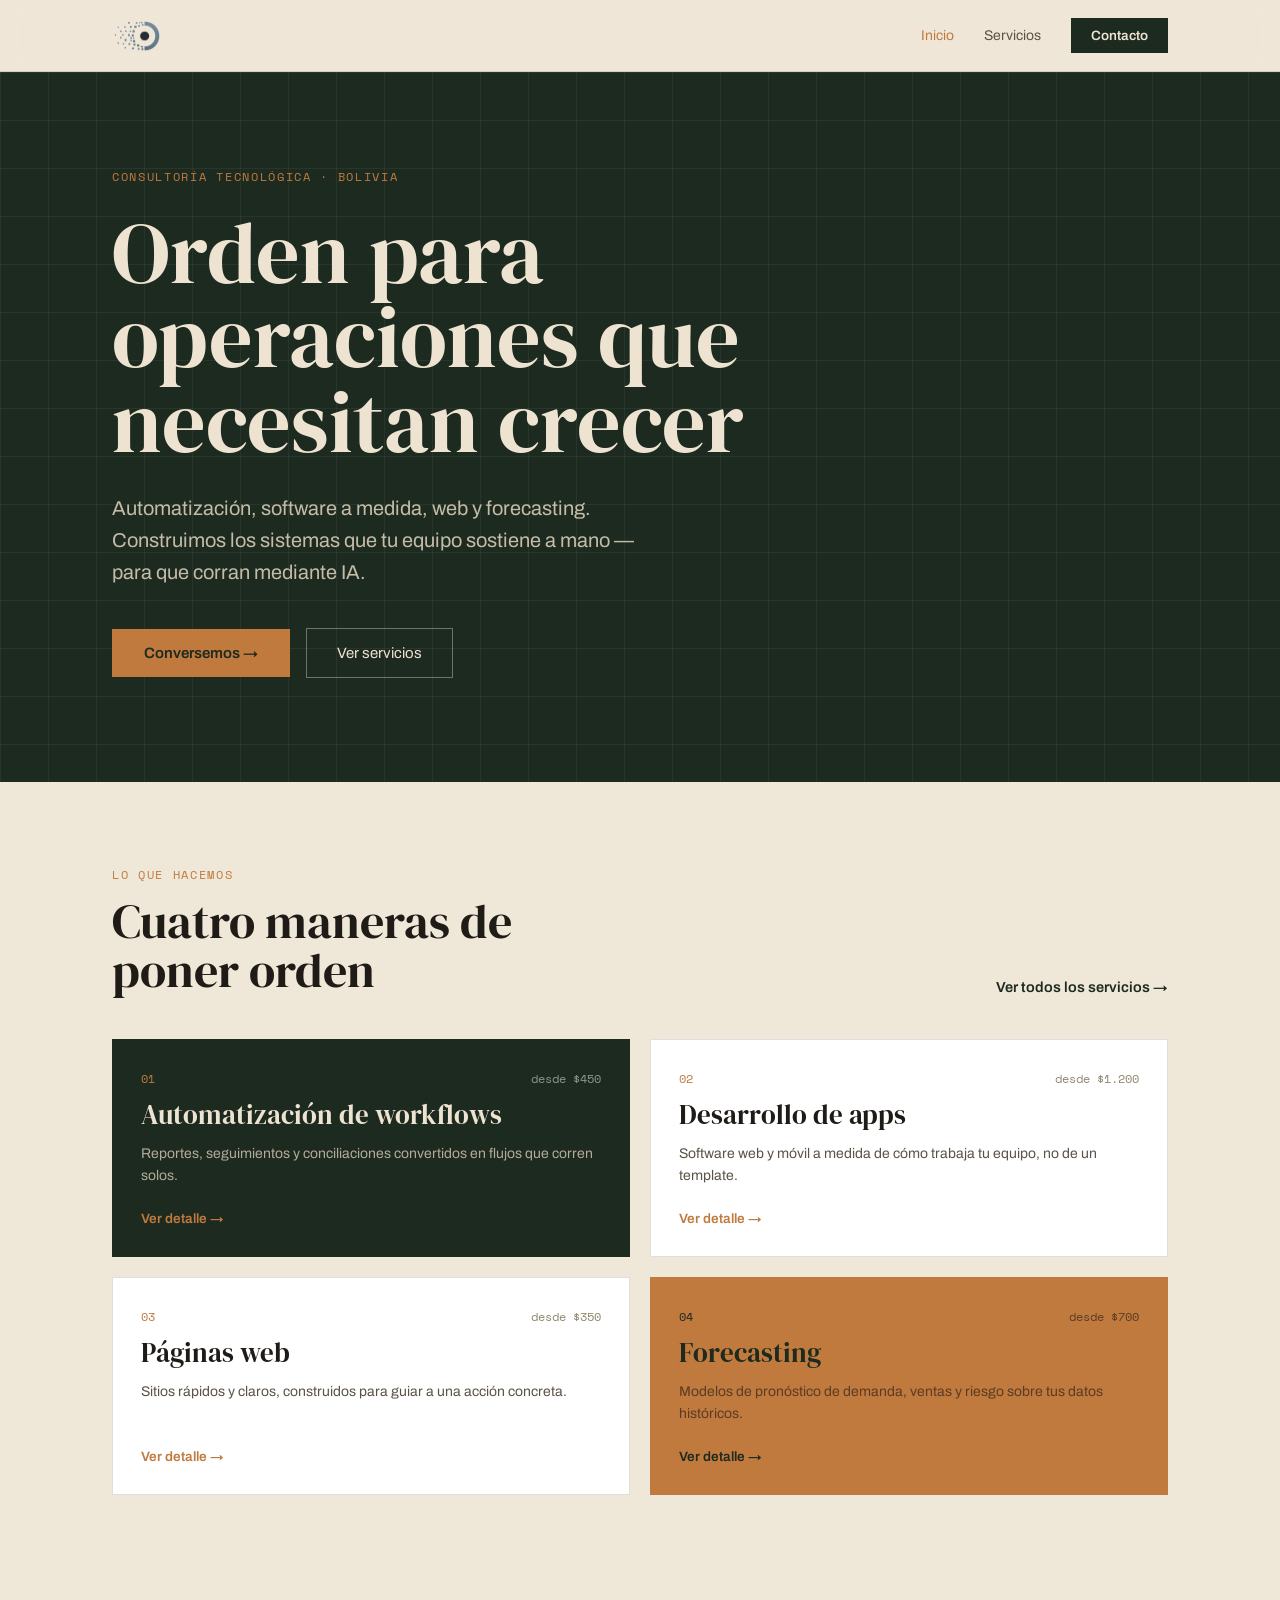
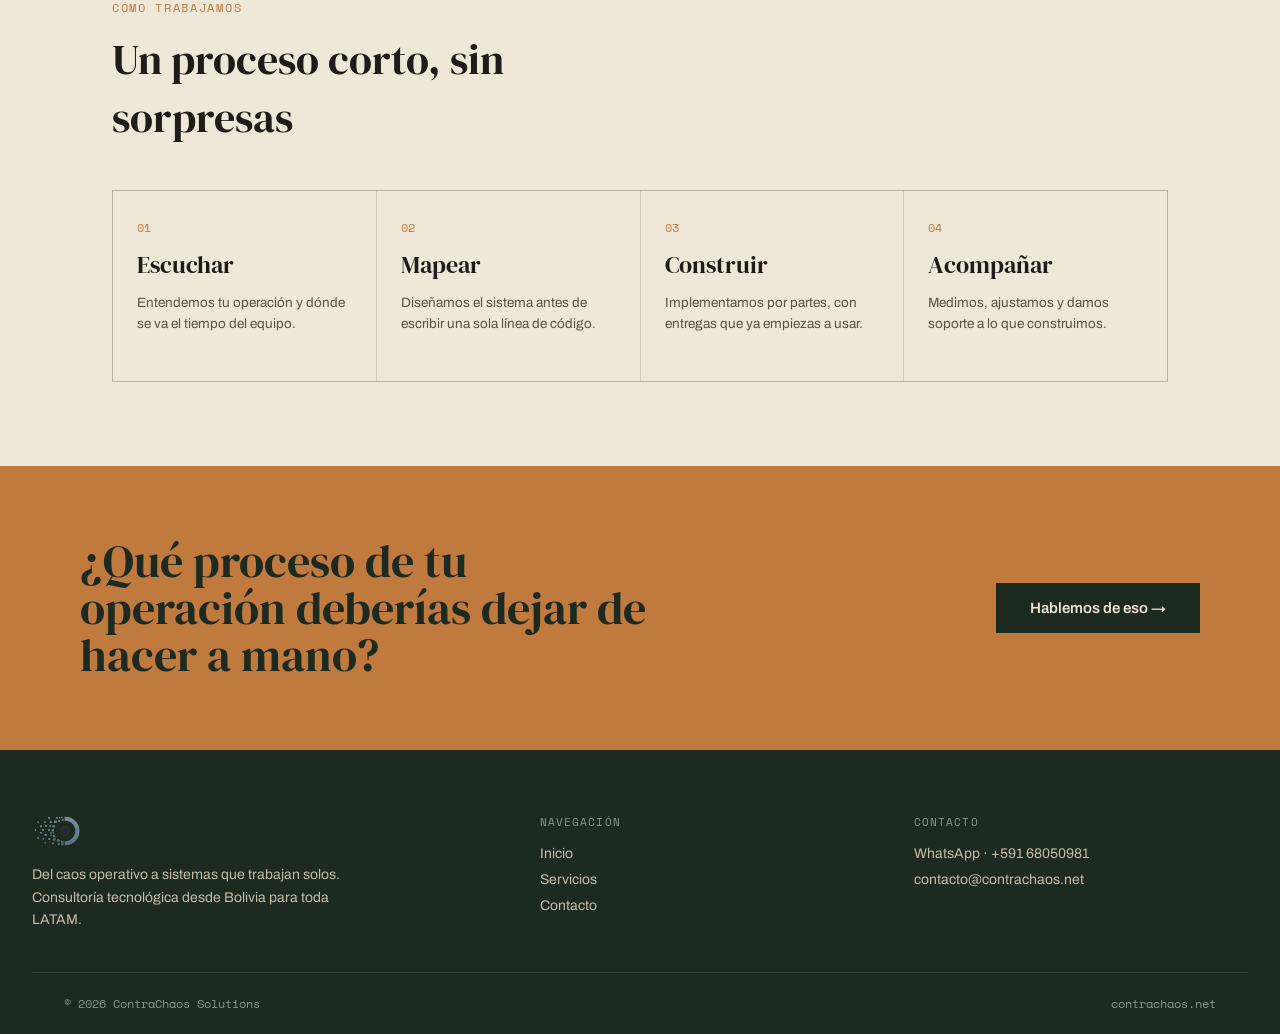
==== commit 04f51467: "Add logo, hamburger menu y corrección de access keys - Logo imagen en nav (logo_contrachaos_nav.png)" ====
--- a/index.html
+++ b/index.html
@@ -17,14 +17,21 @@
   <nav class="nav">
     <div class="container nav-inner">
       <a href="/" class="logo">
-        <span class="logo-name">ContraChaos</span>
-        <span class="logo-tag">Solutions</span>
+        <img src="/img/logo_contrachaos_nav.png" alt="ContraChaos Solutions" class="logo-img">
       </a>
       <div class="nav-links">
         <a href="/" class="nav-item">Inicio</a>
         <a href="/servicios/" class="nav-item">Servicios</a>
         <a href="/contacto/" class="btn btn-dark nav-cta">Contacto</a>
       </div>
+      <button class="nav-hamburger" id="nav-hamburger" aria-label="Menú">
+        <span></span><span></span><span></span>
+      </button>
+    </div>
+    <div class="nav-mobile-panel" id="nav-mobile-panel">
+      <a href="/" class="nav-mobile-item">Inicio</a>
+      <a href="/servicios/" class="nav-mobile-item">Servicios</a>
+      <a href="/contacto/" class="nav-mobile-cta">Contacto</a>
     </div>
   </nav>
 
@@ -143,10 +150,9 @@
     <div class="footer-inner">
       <div class="footer-grid">
         <div>
-          <div class="logo footer-logo">
-            <span class="logo-name">ContraChaos</span>
-            <span class="logo-tag">Solutions</span>
-          </div>
+          <div class="footer-logo">
+          <img src="/img/logo_contrachaos_transparente.png" alt="ContraChaos Solutions" class="logo-img-footer">
+        </div>
           <p class="footer-desc">Del caos operativo a sistemas que trabajan solos. Consultoría tecnológica desde Bolivia para toda LATAM.</p>
         </div>
         <div>
--- a/css/styles.css
+++ b/css/styles.css
@@ -30,9 +30,9 @@
   display: flex; align-items: center; justify-content: space-between;
   padding-top: 18px; padding-bottom: 18px;
 }
-.logo { display: flex; align-items: baseline; gap: 9px; }
-.logo-name { font-family: 'DM Serif Display', serif; font-size: 25px; letter-spacing: -.01em; color: #1F1B16; }
-.logo-tag { font-family: 'Space Mono', monospace; font-size: 10px; letter-spacing: .14em; text-transform: uppercase; color: #C07A3E; }
+.logo { display: flex; align-items: center; }
+.logo-img { height: 34px; width: auto; display: block; }
+.logo-img-footer { height: 34px; width: auto; display: block; }
 .nav-links { display: flex; gap: 30px; align-items: center; }
 .nav-item { font-size: 14px; color: #5b5346; }
 .nav-item:hover, .nav-item.active { color: #C07A3E; }
@@ -160,6 +160,58 @@
 .footer-link:hover { color: #EDE3D0; }
 .footer-bottom { border-top: 1px solid rgba(237,227,208,.12); padding: 22px 32px; display: flex; justify-content: space-between; align-items: center; flex-wrap: wrap; gap: 12px; font-family: 'Space Mono', monospace; font-size: 11.5px; color: #8a978a; }
 
+/* === HAMBURGER MENU === */
+.nav-hamburger {
+  display: none;
+  flex-direction: column;
+  gap: 5px;
+  cursor: pointer;
+  background: none;
+  border: none;
+  padding: 4px;
+}
+.nav-hamburger span {
+  display: block;
+  width: 24px;
+  height: 2px;
+  background: #1F1B16;
+  transition: transform .25s ease, opacity .25s ease;
+}
+.nav-hamburger.open span:nth-child(1) { transform: translateY(7px) rotate(45deg); }
+.nav-hamburger.open span:nth-child(2) { opacity: 0; }
+.nav-hamburger.open span:nth-child(3) { transform: translateY(-7px) rotate(-45deg); }
+
+.nav-mobile-panel {
+  display: none;
+  flex-direction: column;
+  gap: 0;
+  background: rgba(239,231,215,.98);
+  backdrop-filter: blur(8px);
+  -webkit-backdrop-filter: blur(8px);
+  border-top: 1px solid rgba(31,27,22,.10);
+  padding: 8px 0 16px;
+}
+.nav-mobile-panel.open { display: flex; }
+.nav-mobile-item {
+  font-size: 16px;
+  color: #5b5346;
+  padding: 14px 32px;
+  display: block;
+  border-bottom: 1px solid rgba(31,27,22,.07);
+  transition: color .18s, background .18s;
+}
+.nav-mobile-item:hover, .nav-mobile-item.active { color: #C07A3E; background: rgba(192,122,62,.06); }
+.nav-mobile-cta {
+  margin: 14px 32px 0;
+  background: #1C2A20;
+  color: #EDE3D0;
+  padding: 14px 20px;
+  font-size: 15px;
+  font-weight: 600;
+  text-align: center;
+  display: block;
+}
+
 /* === RESPONSIVE === */
 @media (max-width: 900px) {
   .process-grid { grid-template-columns: repeat(2, 1fr); }
@@ -174,7 +226,8 @@
   .footer-grid { grid-template-columns: 1fr; }
   .process-grid { grid-template-columns: 1fr; }
   .cta-band-inner { flex-direction: column; }
-  .nav-links { gap: 16px; }
+  .nav-links { display: none; }
+  .nav-hamburger { display: flex; }
 }
 @media (prefers-reduced-motion: reduce) {
   [data-reveal] { opacity: 1 !important; transform: none !important; transition: none !important; }
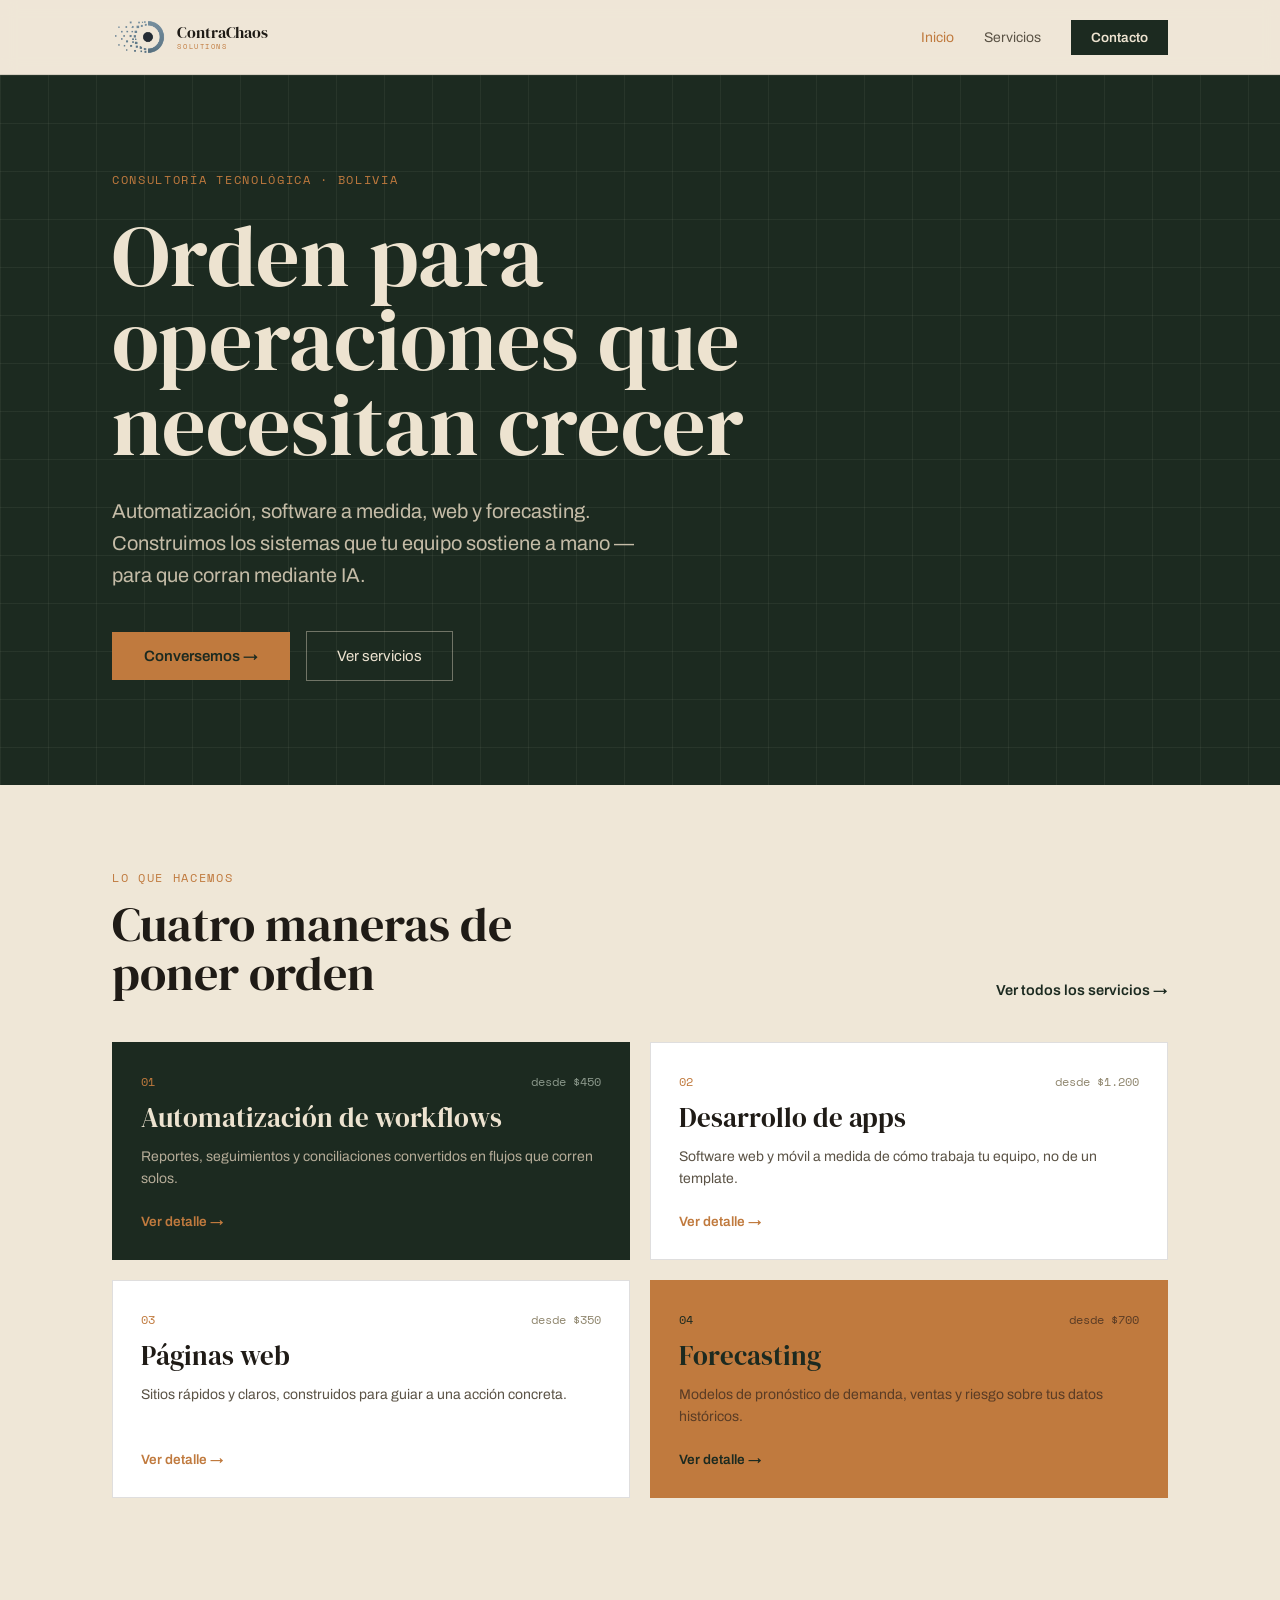
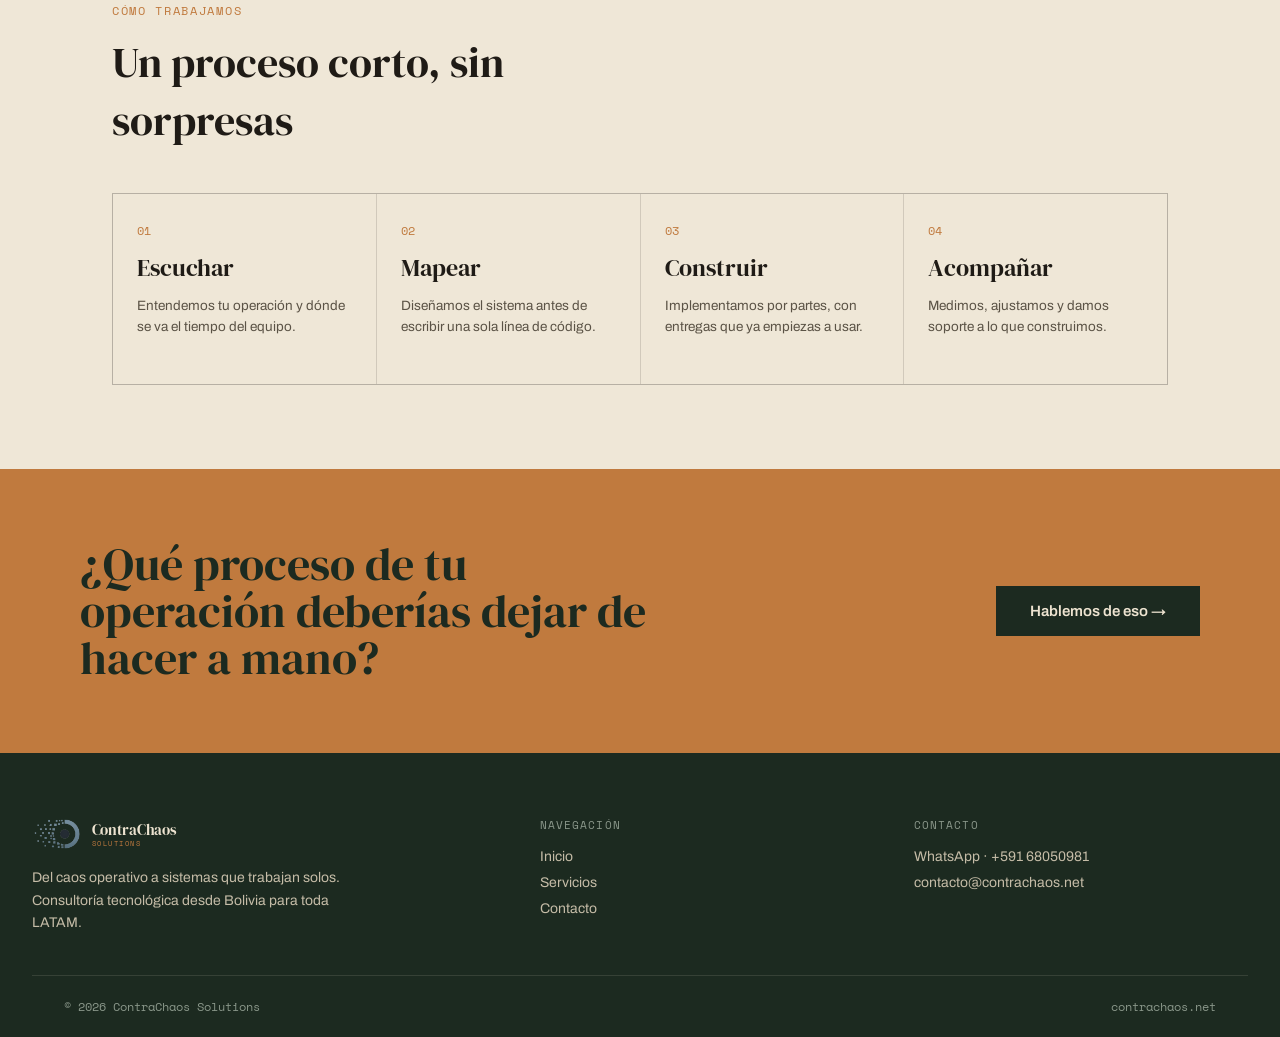
==== commit f87bce26: "Add ContraChaos Solutions wordmark text next to logo in nav and footer DM Serif Display for "ContraC" ====
--- a/index.html
+++ b/index.html
@@ -18,6 +18,7 @@
     <div class="container nav-inner">
       <a href="/" class="logo">
         <img src="/img/logo_contrachaos_nav.png" alt="ContraChaos Solutions" class="logo-img">
+        <span class="logo-wordmark"><span class="logo-name">ContraChaos</span><span class="logo-sub">Solutions</span></span>
       </a>
       <div class="nav-links">
         <a href="/" class="nav-item">Inicio</a>
@@ -152,6 +153,7 @@
         <div>
           <div class="footer-logo">
           <img src="/img/logo_contrachaos_transparente.png" alt="ContraChaos Solutions" class="logo-img-footer">
+          <span class="logo-wordmark"><span class="logo-name">ContraChaos</span><span class="logo-sub">Solutions</span></span>
         </div>
           <p class="footer-desc">Del caos operativo a sistemas que trabajan solos. Consultoría tecnológica desde Bolivia para toda LATAM.</p>
         </div>
--- a/css/styles.css
+++ b/css/styles.css
@@ -1,7 +1,8 @@
 /* === RESET & BASE === */
 *, *::before, *::after { box-sizing: border-box; }
-html, body { margin: 0; padding: 0; }
-body { background: #EFE7D7; color: #1F1B16; font-family: 'Archivo', sans-serif; -webkit-font-smoothing: antialiased; overflow-x: hidden; }
+html, body { margin: 0; padding: 0; overflow-x: hidden; max-width: 100%; }
+img { max-width: 100%; display: block; }
+body { background: #EFE7D7; color: #1F1B16; font-family: 'Archivo', sans-serif; -webkit-font-smoothing: antialiased; }
 ::selection { background: #C07A3E; color: #1C2A20; }
 a { text-decoration: none; color: inherit; transition: color .18s ease; }
 input, textarea, button, select { font-family: 'Archivo', sans-serif; }
@@ -15,8 +16,8 @@
 /* === LAYOUT === */
 .page { animation: pageIn .5s ease both; }
 .container { max-width: 1120px; margin: 0 auto; padding: 0 32px; }
-.site-wrap { min-height: 100vh; display: flex; flex-direction: column; }
-main { flex: 1; }
+.site-wrap { min-height: 100vh; display: flex; flex-direction: column; overflow-x: hidden; }
+main { flex: 1; overflow-x: hidden; }
 
 /* === NAV === */
 .nav {
@@ -30,9 +31,14 @@
   display: flex; align-items: center; justify-content: space-between;
   padding-top: 18px; padding-bottom: 18px;
 }
-.logo { display: flex; align-items: center; }
-.logo-img { height: 34px; width: auto; display: block; }
-.logo-img-footer { height: 34px; width: auto; display: block; }
+.logo { display: flex; align-items: center; flex-shrink: 0; min-width: 0; gap: 10px; }
+.logo-img { display: block; height: 38px; max-height: 38px; width: auto; max-width: 180px; object-fit: contain; flex-shrink: 0; }
+.logo-img-footer { display: block; height: 34px; max-height: 34px; width: auto; max-width: 180px; object-fit: contain; flex-shrink: 0; }
+.logo-wordmark { display: flex; flex-direction: column; gap: 3px; line-height: 1; }
+.logo-name { font-family: 'DM Serif Display', serif; font-size: 16px; color: #1F1B16; letter-spacing: -.01em; white-space: nowrap; }
+.logo-sub { font-family: 'Space Mono', monospace; font-size: 7px; letter-spacing: .22em; text-transform: uppercase; color: #C07A3E; white-space: nowrap; }
+.footer-logo { display: flex; align-items: center; gap: 10px; margin-bottom: 16px; }
+.footer-logo .logo-name { color: #EDE3D0; font-size: 15px; }
 .nav-links { display: flex; gap: 30px; align-items: center; }
 .nav-item { font-size: 14px; color: #5b5346; }
 .nav-item:hover, .nav-item.active { color: #C07A3E; }
@@ -68,7 +74,7 @@
 }
 
 /* === DARK HERO === */
-.hero-dark { background: #1C2A20; color: #EDE3D0; position: relative; overflow: hidden; }
+.hero-dark { background: #1C2A20; color: #EDE3D0; position: relative; overflow: hidden; max-width: 100%; }
 
 /* === SECTION TAGS === */
 .section-tag { font-family: 'Space Mono', monospace; font-size: 12px; letter-spacing: .14em; text-transform: uppercase; color: #C07A3E; margin-bottom: 14px; }
@@ -148,8 +154,8 @@
 .breadcrumb a:hover { color: #EDE3D0; }
 
 /* === FOOTER === */
-.footer { background: #1C2A20; color: #c5bca7; }
-.footer-inner { padding: 64px 32px 0; }
+.footer { background: #1C2A20; color: #c5bca7; overflow: hidden; }
+.footer-inner { padding: 64px 32px 0; max-width: 100%; }
 .footer-grid { display: grid; grid-template-columns: 1.4fr 1fr 1fr; gap: 40px; padding-bottom: 40px; }
 .footer-logo { margin-bottom: 16px; }
 .footer-logo .logo-name { color: #EDE3D0; }
@@ -219,15 +225,23 @@
   .footer-grid { grid-template-columns: 1fr 1fr; }
   .service-body-grid { grid-template-columns: 1fr; }
 }
-@media (max-width: 700px) {
+@media (max-width: 768px) {
   .container { padding: 0 20px; }
   .services-grid, .services-grid-lg { grid-template-columns: 1fr; }
   .form-grid-2 { grid-template-columns: 1fr; }
   .footer-grid { grid-template-columns: 1fr; }
   .process-grid { grid-template-columns: 1fr; }
   .cta-band-inner { flex-direction: column; }
-  .nav-links { display: none; }
-  .nav-hamburger { display: flex; }
+  .nav-links { display: none !important; }
+  .nav-hamburger { display: flex !important; }
+  .logo-img { height: 28px; max-height: 28px; }
+  .logo-img-footer { height: 28px; max-height: 28px; }
+  .logo-name { font-size: 14px; }
+  .logo-sub { font-size: 6.5px; letter-spacing: .18em; }
+  .logo { gap: 8px; }
+  .contact-grid { grid-template-columns: 1fr; }
+  .service-body-grid { grid-template-columns: 1fr; }
+  .next-service-link { flex-direction: column; align-items: flex-start; gap: 12px; }
 }
 @media (prefers-reduced-motion: reduce) {
   [data-reveal] { opacity: 1 !important; transform: none !important; transition: none !important; }
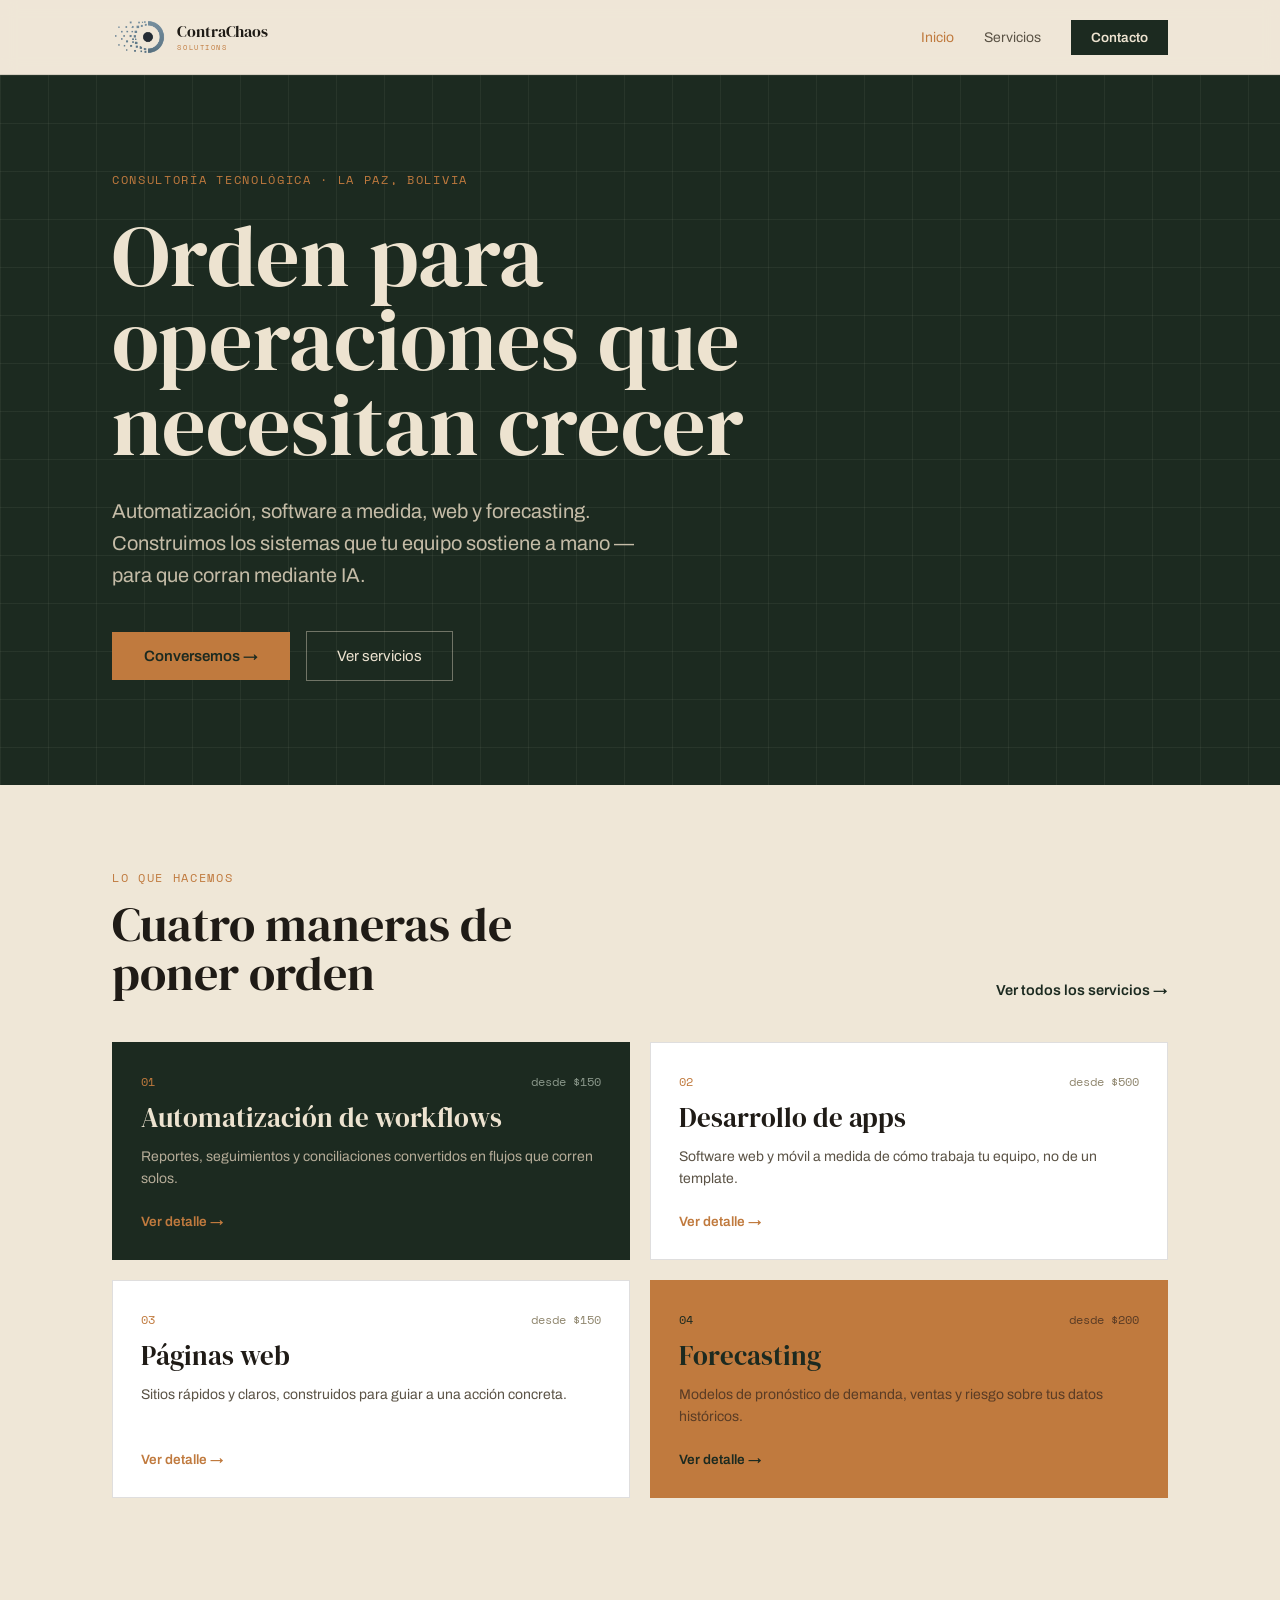
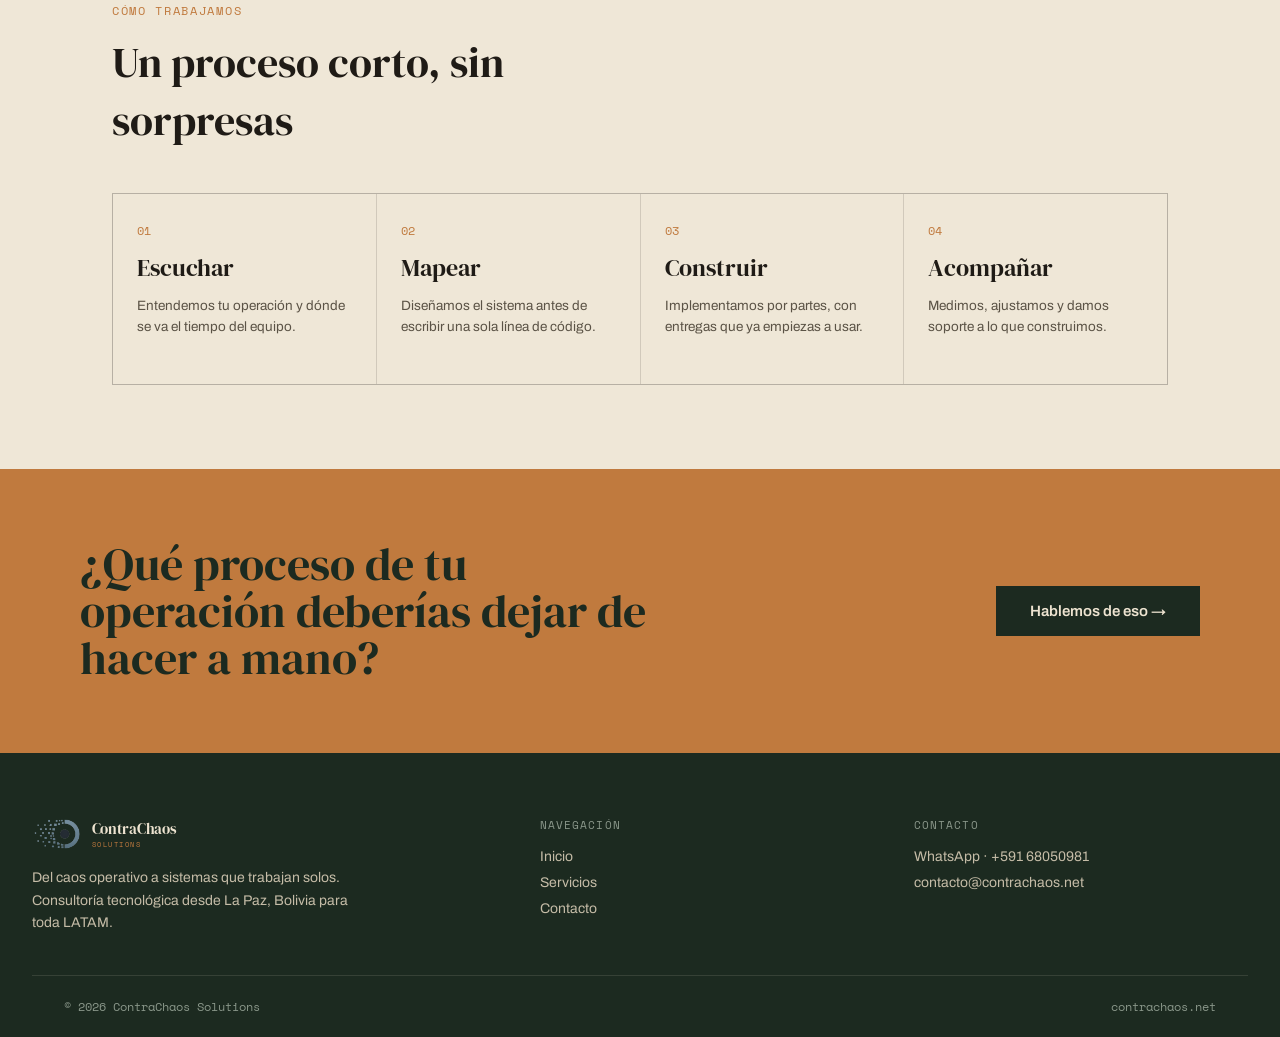
==== commit f30b2e7b: "SEO: sitemap, robots, 404 real, canonical/OG, JSON-LD, señal local y precios coherentes - Agrega sit" ====
--- a/index.html
+++ b/index.html
@@ -3,8 +3,23 @@
 <head>
   <meta charset="UTF-8">
   <meta name="viewport" content="width=device-width, initial-scale=1.0">
-  <title>ContraChaos Solutions — Automatización, desarrollo y forecasting</title>
-  <meta name="description" content="Consultoría tecnológica desde Bolivia. Automatización de workflows, apps a medida, páginas web y forecasting para operaciones que necesitan crecer.">
+  <title>ContraChaos — Automatización y software en La Paz, Bolivia</title>
+  <meta name="description" content="Consultoría tecnológica en La Paz, Bolivia. Automatización de procesos, apps a medida, páginas web y forecasting para pymes que necesitan crecer.">
+  <link rel="canonical" href="https://contrachaos.net/">
+  <meta property="og:type" content="website">
+  <meta property="og:site_name" content="ContraChaos Solutions">
+  <meta property="og:locale" content="es_BO">
+  <meta property="og:title" content="ContraChaos — Automatización y software en La Paz, Bolivia">
+  <meta property="og:description" content="Consultoría tecnológica en La Paz, Bolivia. Automatización de procesos, apps a medida, páginas web y forecasting para pymes que necesitan crecer.">
+  <meta property="og:url" content="https://contrachaos.net/">
+  <meta property="og:image" content="https://contrachaos.net/img/og-contrachaos.png">
+  <meta property="og:image:width" content="1200">
+  <meta property="og:image:height" content="630">
+  <meta name="twitter:card" content="summary_large_image">
+  <meta name="twitter:title" content="ContraChaos — Automatización y software en La Paz, Bolivia">
+  <meta name="twitter:description" content="Consultoría tecnológica en La Paz, Bolivia. Automatización de procesos, apps a medida, páginas web y forecasting para pymes que necesitan crecer.">
+  <meta name="twitter:image" content="https://contrachaos.net/img/og-contrachaos.png">
+  <script type="application/ld+json">{"@context":"https://schema.org","@type":"ProfessionalService","@id":"https://contrachaos.net/#organization","name":"ContraChaos Solutions","url":"https://contrachaos.net/","logo":"https://contrachaos.net/img/logo_contrachaos_transparente.png","image":"https://contrachaos.net/img/og-contrachaos.png","description":"Consultoría tecnológica en La Paz, Bolivia: automatización de workflows, desarrollo de apps a medida, páginas web y forecasting.","email":"contacto@contrachaos.net","telephone":"+59168050981","address":{"@type":"PostalAddress","addressLocality":"La Paz","addressCountry":"BO"},"areaServed":[{"@type":"Country","name":"Bolivia"},{"@type":"Place","name":"Latinoamérica"}],"knowsAbout":["Automatización de procesos","Desarrollo de software a medida","Diseño y desarrollo web","Forecasting y análisis de datos"],"hasOfferCatalog":{"@type":"OfferCatalog","name":"Servicios","itemListElement":[{"@type":"Offer","itemOffered":{"@type":"Service","name":"Automatización de workflows"}},{"@type":"Offer","itemOffered":{"@type":"Service","name":"Desarrollo de apps"}},{"@type":"Offer","itemOffered":{"@type":"Service","name":"Páginas web"}},{"@type":"Offer","itemOffered":{"@type":"Service","name":"Forecasting"}}]}}</script>
   <link rel="preconnect" href="https://fonts.googleapis.com">
   <link rel="preconnect" href="https://fonts.gstatic.com" crossorigin>
   <link href="https://fonts.googleapis.com/css2?family=Archivo:wght@400;500;600;700&family=DM+Serif+Display:ital,wght@0,400;1,400&family=Space+Mono:wght@400;700&display=swap" rel="stylesheet">
@@ -43,7 +58,7 @@
       <section class="hero-dark">
         <div class="hero-grid-bg"></div>
         <div class="container" style="position:relative;padding-top:96px;padding-bottom:104px;">
-          <div data-reveal class="section-tag" style="margin-bottom:26px;">Consultoría tecnológica · Bolivia</div>
+          <div data-reveal class="section-tag" style="margin-bottom:26px;">Consultoría tecnológica · La Paz, Bolivia</div>
           <h1 data-reveal style="font-size:clamp(44px,7vw,86px);line-height:.98;margin:0 0 28px;max-width:880px;">Orden para operaciones que necesitan crecer</h1>
           <p data-reveal style="font-size:clamp(16px,2vw,20px);line-height:1.6;color:#c5bca7;max-width:560px;margin:0 0 40px;">Automatización, software a medida, web y forecasting. Construimos los sistemas que tu equipo sostiene a mano — para que corran mediante IA.</p>
           <div data-reveal style="display:flex;gap:16px;flex-wrap:wrap;align-items:center;">
@@ -64,40 +79,40 @@
         </div>
         <div class="services-grid">
 
-          <a href="/servicios/automatizacion.html" data-reveal class="scard" style="text-decoration:none;color:inherit;background:#1C2A20;border:1px solid #1C2A20;padding:30px 28px;display:flex;flex-direction:column;gap:14px;min-height:218px;">
+          <a href="/servicios/automatizacion" data-reveal class="scard" style="text-decoration:none;color:inherit;background:#1C2A20;border:1px solid #1C2A20;padding:30px 28px;display:flex;flex-direction:column;gap:14px;min-height:218px;">
             <div style="display:flex;justify-content:space-between;align-items:center;">
               <span style="font-family:'Space Mono',monospace;font-size:12px;color:#C07A3E;">01</span>
-              <span style="font-family:'Space Mono',monospace;font-size:12px;color:#8a978a;">desde $450</span>
+              <span style="font-family:'Space Mono',monospace;font-size:12px;color:#8a978a;">desde $150</span>
             </div>
             <h3 style="font-family:'DM Serif Display',serif;font-size:27px;line-height:1.05;margin:0;font-weight:400;color:#EDE3D0;">Automatización de workflows</h3>
             <p style="font-size:14px;line-height:1.55;margin:0;color:#b5ac98;">Reportes, seguimientos y conciliaciones convertidos en flujos que corren solos.</p>
             <span class="arrow-link" style="margin-top:auto;font-size:13.5px;color:#C07A3E;">Ver detalle →</span>
           </a>
 
-          <a href="/servicios/apps.html" data-reveal class="scard" style="text-decoration:none;color:inherit;background:#fff;border:1px solid rgba(31,27,22,.14);padding:30px 28px;display:flex;flex-direction:column;gap:14px;min-height:218px;">
+          <a href="/servicios/apps" data-reveal class="scard" style="text-decoration:none;color:inherit;background:#fff;border:1px solid rgba(31,27,22,.14);padding:30px 28px;display:flex;flex-direction:column;gap:14px;min-height:218px;">
             <div style="display:flex;justify-content:space-between;align-items:center;">
               <span style="font-family:'Space Mono',monospace;font-size:12px;color:#C07A3E;">02</span>
-              <span style="font-family:'Space Mono',monospace;font-size:12px;color:#90876f;">desde $1.200</span>
+              <span style="font-family:'Space Mono',monospace;font-size:12px;color:#90876f;">desde $500</span>
             </div>
             <h3 style="font-family:'DM Serif Display',serif;font-size:27px;line-height:1.05;margin:0;font-weight:400;color:#1F1B16;">Desarrollo de apps</h3>
             <p style="font-size:14px;line-height:1.55;margin:0;color:#5b5346;">Software web y móvil a medida de cómo trabaja tu equipo, no de un template.</p>
             <span class="arrow-link" style="margin-top:auto;font-size:13.5px;color:#C07A3E;">Ver detalle →</span>
           </a>
 
-          <a href="/servicios/web.html" data-reveal class="scard" style="text-decoration:none;color:inherit;background:#fff;border:1px solid rgba(31,27,22,.14);padding:30px 28px;display:flex;flex-direction:column;gap:14px;min-height:218px;">
+          <a href="/servicios/web" data-reveal class="scard" style="text-decoration:none;color:inherit;background:#fff;border:1px solid rgba(31,27,22,.14);padding:30px 28px;display:flex;flex-direction:column;gap:14px;min-height:218px;">
             <div style="display:flex;justify-content:space-between;align-items:center;">
               <span style="font-family:'Space Mono',monospace;font-size:12px;color:#C07A3E;">03</span>
-              <span style="font-family:'Space Mono',monospace;font-size:12px;color:#90876f;">desde $350</span>
+              <span style="font-family:'Space Mono',monospace;font-size:12px;color:#90876f;">desde $150</span>
             </div>
             <h3 style="font-family:'DM Serif Display',serif;font-size:27px;line-height:1.05;margin:0;font-weight:400;color:#1F1B16;">Páginas web</h3>
             <p style="font-size:14px;line-height:1.55;margin:0;color:#5b5346;">Sitios rápidos y claros, construidos para guiar a una acción concreta.</p>
             <span class="arrow-link" style="margin-top:auto;font-size:13.5px;color:#C07A3E;">Ver detalle →</span>
           </a>
 
-          <a href="/servicios/forecasting.html" data-reveal class="scard" style="text-decoration:none;color:inherit;background:#C07A3E;border:1px solid #C07A3E;padding:30px 28px;display:flex;flex-direction:column;gap:14px;min-height:218px;">
+          <a href="/servicios/forecasting" data-reveal class="scard" style="text-decoration:none;color:inherit;background:#C07A3E;border:1px solid #C07A3E;padding:30px 28px;display:flex;flex-direction:column;gap:14px;min-height:218px;">
             <div style="display:flex;justify-content:space-between;align-items:center;">
               <span style="font-family:'Space Mono',monospace;font-size:12px;color:#1C2A20;">04</span>
-              <span style="font-family:'Space Mono',monospace;font-size:12px;color:#5a3c25;">desde $700</span>
+              <span style="font-family:'Space Mono',monospace;font-size:12px;color:#5a3c25;">desde $200</span>
             </div>
             <h3 style="font-family:'DM Serif Display',serif;font-size:27px;line-height:1.05;margin:0;font-weight:400;color:#1C2A20;">Forecasting</h3>
             <p style="font-size:14px;line-height:1.55;margin:0;color:#5a3c25;">Modelos de pronóstico de demanda, ventas y riesgo sobre tus datos históricos.</p>
@@ -155,7 +170,7 @@
           <img src="/img/logo_contrachaos_transparente.png" alt="ContraChaos Solutions" class="logo-img-footer">
           <span class="logo-wordmark"><span class="logo-name">ContraChaos</span><span class="logo-sub">Solutions</span></span>
         </div>
-          <p class="footer-desc">Del caos operativo a sistemas que trabajan solos. Consultoría tecnológica desde Bolivia para toda LATAM.</p>
+          <p class="footer-desc">Del caos operativo a sistemas que trabajan solos. Consultoría tecnológica desde La Paz, Bolivia para toda LATAM.</p>
         </div>
         <div>
           <div class="footer-col-head">Navegación</div>
--- a/css/styles.css
+++ b/css/styles.css
@@ -34,11 +34,9 @@
 .logo { display: flex; align-items: center; flex-shrink: 0; min-width: 0; gap: 10px; }
 .logo-img { display: block; height: 38px; max-height: 38px; width: auto; max-width: 180px; object-fit: contain; flex-shrink: 0; }
 .logo-img-footer { display: block; height: 34px; max-height: 34px; width: auto; max-width: 180px; object-fit: contain; flex-shrink: 0; }
-.logo-wordmark { display: flex; flex-direction: column; gap: 3px; line-height: 1; }
+.logo-wordmark { display: flex; flex-direction: column; gap: 5px; line-height: 1; }
 .logo-name { font-family: 'DM Serif Display', serif; font-size: 16px; color: #1F1B16; letter-spacing: -.01em; white-space: nowrap; }
 .logo-sub { font-family: 'Space Mono', monospace; font-size: 7px; letter-spacing: .22em; text-transform: uppercase; color: #C07A3E; white-space: nowrap; }
-.footer-logo { display: flex; align-items: center; gap: 10px; margin-bottom: 16px; }
-.footer-logo .logo-name { color: #EDE3D0; font-size: 15px; }
 .nav-links { display: flex; gap: 30px; align-items: center; }
 .nav-item { font-size: 14px; color: #5b5346; }
 .nav-item:hover, .nav-item.active { color: #C07A3E; }
@@ -110,6 +108,15 @@
 .gate-note { font-size: 12px; color: #8a978a; margin: 14px 0 0; text-align: center; font-family: 'Space Mono', monospace; letter-spacing: .02em; }
 .gate-success { margin-top: 26px; padding-top: 24px; border-top: 1px solid rgba(237,227,208,.18); font-size: 14px; color: #cdd4c8; line-height: 1.6; display: none; }
 .gate-success.show { display: block; }
+.gate-tier-table { margin: 16px 0 20px; display: flex; flex-direction: column; gap: 0; }
+.gate-tier-row { padding: 14px 0; border-bottom: 1px solid rgba(237,227,208,.10); }
+.gate-tier-row:last-child { border-bottom: none; }
+.gate-tier-label { font-family: 'Space Mono', monospace; font-size: 10px; letter-spacing: .1em; text-transform: uppercase; color: #8a978a; margin-bottom: 6px; }
+.gate-tier-name { font-size: 14px; color: #EDE3D0; font-weight: 500; margin-bottom: 5px; }
+.gate-tier-prices { display: flex; gap: 16px; flex-wrap: wrap; }
+.gate-tier-price { font-size: 13px; color: #cdd4c8; }
+.gate-tier-price strong { color: #C07A3E; font-weight: 600; }
+.gate-tier-price-only { font-size: 13px; color: #cdd4c8; font-style: italic; }
 
 /* === SERVICE BODY === */
 .service-body-grid { display: grid; grid-template-columns: 1.15fr .85fr; gap: 56px; }
@@ -157,8 +164,8 @@
 .footer { background: #1C2A20; color: #c5bca7; overflow: hidden; }
 .footer-inner { padding: 64px 32px 0; max-width: 100%; }
 .footer-grid { display: grid; grid-template-columns: 1.4fr 1fr 1fr; gap: 40px; padding-bottom: 40px; }
-.footer-logo { margin-bottom: 16px; }
-.footer-logo .logo-name { color: #EDE3D0; }
+.footer-logo { display: flex; align-items: center; gap: 10px; margin-bottom: 16px; }
+.footer-logo .logo-name { color: #EDE3D0; font-size: 15px; }
 .footer-desc { font-size: 14px; line-height: 1.6; max-width: 320px; margin: 0; }
 .footer-col-head { font-family: 'Space Mono', monospace; font-size: 11px; letter-spacing: .1em; text-transform: uppercase; color: #8a978a; margin-bottom: 16px; }
 .footer-nav { display: flex; flex-direction: column; gap: 11px; font-size: 14px; }
